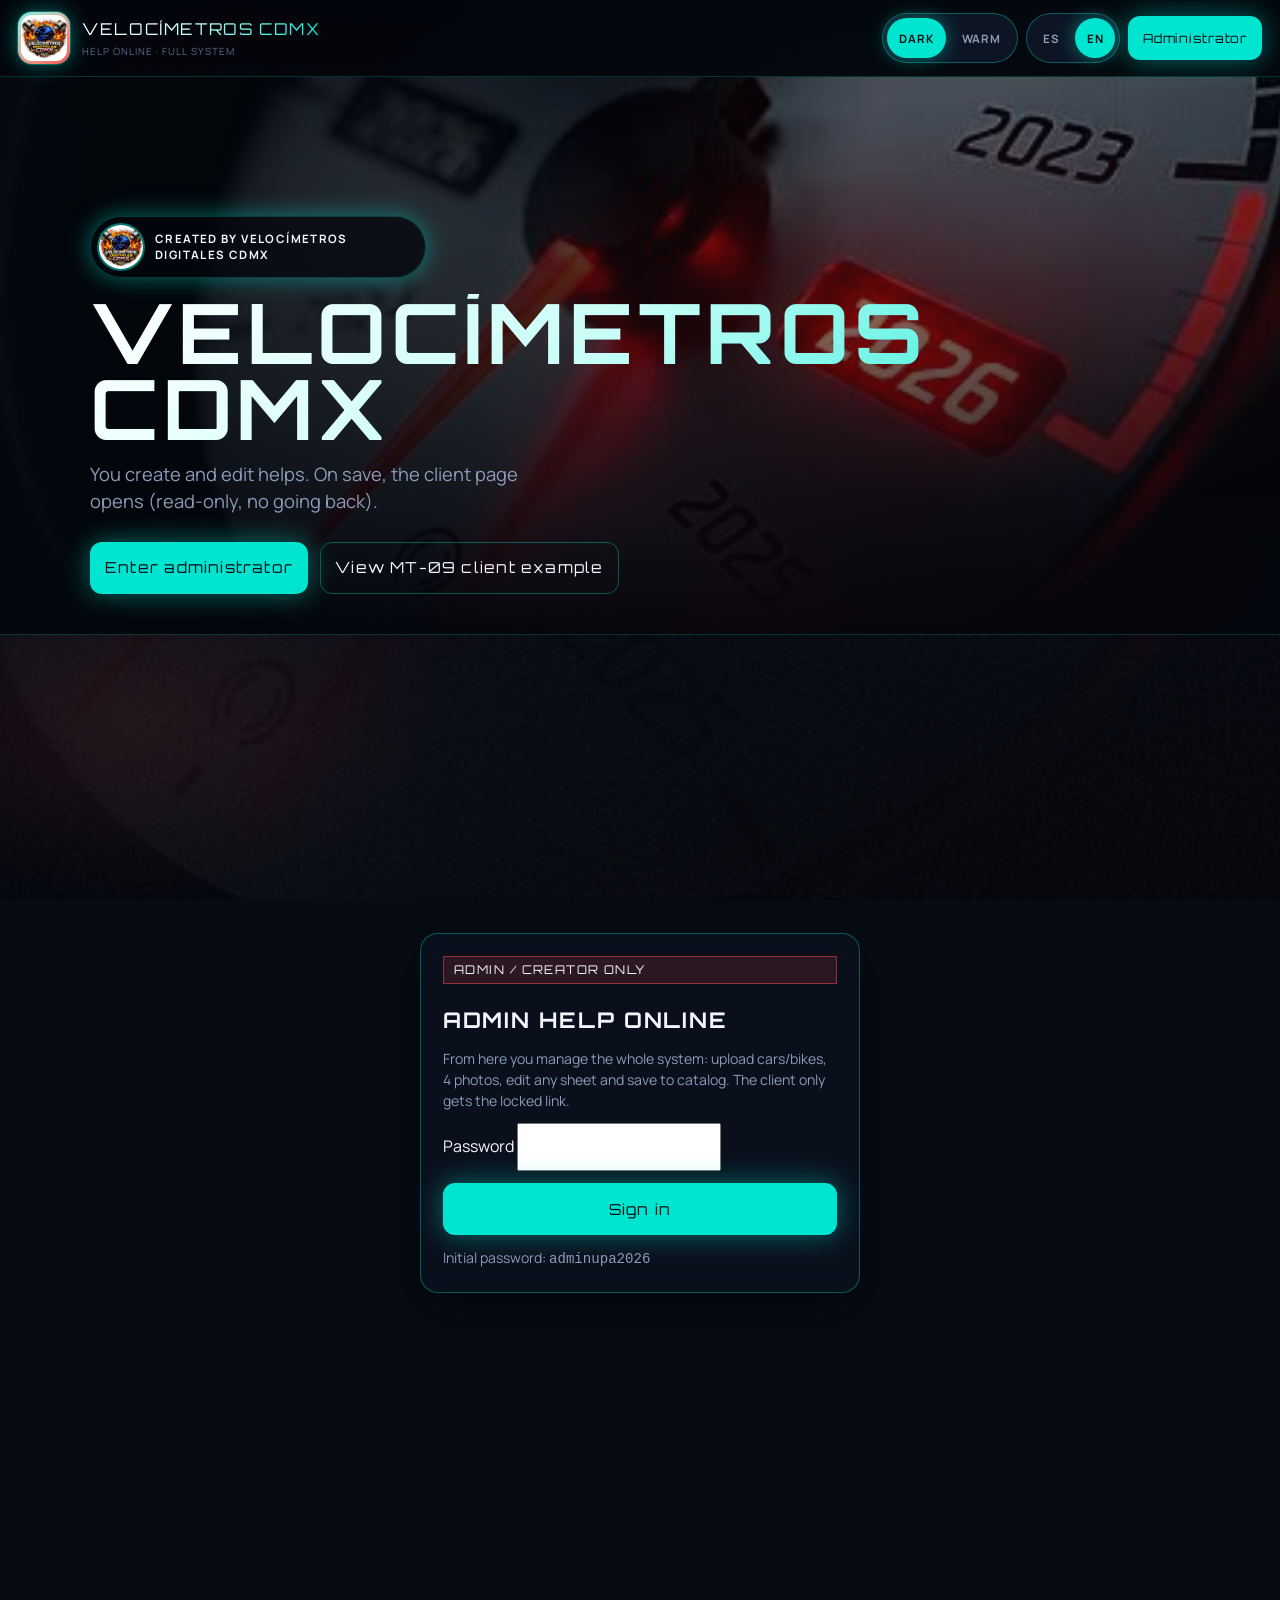
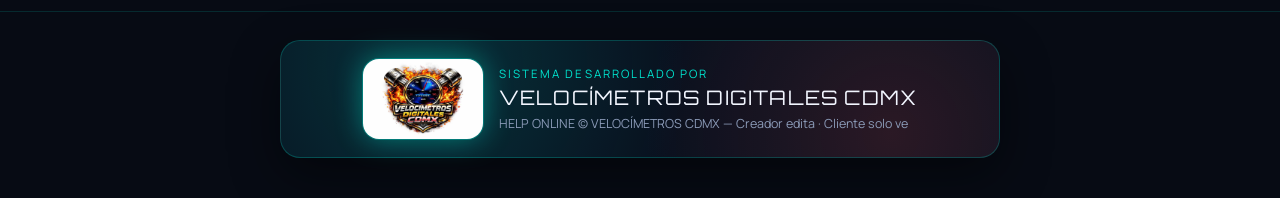
==== index.html @ ee64ec0c "Pulir responsive: hero móvil más corto al entrar al admin Viewport-fit=cover, clase admin-unlocked y" ====
<!DOCTYPE html>
<html lang="es" data-theme="dark">
<head>
  <meta charset="UTF-8">
  <meta name="viewport" content="width=device-width, initial-scale=1.0, viewport-fit=cover">
  <meta name="description" content="VELOCÍMETROS CDMX — HELP ONLINE: crea ayudas, guarda en catálogo y comparte link bloqueado al cliente.">
  <title>VELOCÍMETROS CDMX | HELP ONLINE</title>
  <link rel="icon" href="assets/img/logo-velocimetros-digitales-cdmx.jpg">
  <link rel="stylesheet" href="assets/css/site.css">
  <link rel="stylesheet" href="assets/css/admin.css">
  <script>
    (function(){
      try{
        var t=localStorage.getItem('vcdmx-theme');
        if(t==='warm'||t==='dark')document.documentElement.setAttribute('data-theme',t);
        var l=localStorage.getItem('vcdmx-lang');
        if(l==='es'||l==='en'){document.documentElement.setAttribute('lang',l);document.documentElement.setAttribute('data-lang',l);}
      }catch(e){}
    })();
  </script>
</head>
<body class="home-hub">
  <div class="admin-bg home-hub-bg" aria-hidden="true">
    <img src="assets/img/velocimetro-2026.jpg" alt="">
  </div>

  <header class="topbar">
    <a class="brand-lockup" href="./">
      <span class="brand-logo-wrap" aria-hidden="true">
        <img class="brand-logo" src="assets/img/logo-velocimetros-digitales-cdmx.jpg" alt="">
      </span>
      <span class="brand-text">
        <span class="brand-name">VELOCÍMETROS CDMX</span>
        <span class="brand-tag" data-i18n="hub.tag">HELP ONLINE · Sistema completo</span>
      </span>
    </a>
    <div class="topbar-controls">
      <div class="theme-switch" role="group" data-i18n-aria="theme.label" aria-label="Tema visual">
        <button type="button" class="theme-btn" data-theme-set="dark" aria-pressed="true" data-i18n="theme.dark">Oscuro</button>
        <button type="button" class="theme-btn" data-theme-set="warm" aria-pressed="false" data-i18n="theme.warm">Cálido</button>
      </div>
      <div class="lang-switch" role="group" data-i18n-aria="lang.label" aria-label="Idioma">
        <button type="button" class="theme-btn" data-lang-set="es" aria-pressed="true">ES</button>
        <button type="button" class="theme-btn" data-lang-set="en" aria-pressed="false">EN</button>
      </div>
      <a class="btn btn-primary btn-admin-jump" href="#administrador" data-i18n="hub.admin">Administrador</a>
    </div>
  </header>

  <section class="home-hero home-hero--hub">
    <div class="home-hero-media hero-gauge-photo" aria-hidden="true">
      <img src="assets/img/velocimetro-2026.jpg" alt="" width="1200" height="654">
    </div>
    <div class="home-hero-content">
      <div class="maker-seal">
        <img src="assets/img/logo-velocimetros-digitales-cdmx.jpg" alt="Velocímetros Digitales CDMX">
        <span data-i18n="hub.seal">Creado por Velocímetros Digitales CDMX</span>
      </div>
      <h1 class="brand-mega">VELOCÍMETROS<br>CDMX</h1>
      <p class="lead" data-i18n="hub.lead">Tú creas y editas ayudas. Al guardar se abre la página del cliente (solo lectura, sin regresar).</p>
      <div class="cta-row">
        <a class="btn btn-primary" href="#administrador" data-i18n="hub.enterAdmin">Entrar a administrador</a>
        <a class="btn btn-ghost" href="ayuda/?c=motos&amp;b=yamaha&amp;m=mt09&amp;v=base" data-i18n="hub.example">Ver ejemplo cliente MT-09</a>
      </div>
    </div>
  </section>

  <section id="administrador" class="admin-hub-section">
    <div class="admin-hub-wrap">
      <div id="loginGate" class="admin-gate admin-gate--inline">
        <form id="loginForm" class="admin-card login-card">
          <p class="admin-badge" data-i18n="hub.loginBadge">SOLO ADMINISTRADOR / CREADOR</p>
          <h1 data-i18n="hub.loginTitle">ADMIN HELP ONLINE</h1>
          <p class="hint" data-i18n="hub.loginHint">Desde aquí ves todo el sistema: subir autos/motos, 4 fotos, editar cualquier ficha y guardar en catálogo. El cliente solo recibe el link bloqueado.</p>
          <label><span data-i18n="hub.password">Contraseña</span>
            <input type="password" id="loginPass" autocomplete="current-password" required>
          </label>
          <button type="submit" class="btn btn-primary" data-i18n="hub.loginBtn">Entrar al sistema</button>
          <p class="hint"><span data-i18n="hub.passHint">Clave inicial:</span> <code>adminupa2026</code></p>
        </form>
      </div>

      <div id="adminApp" class="admin-app admin-app--home" hidden>
        <header class="admin-top">
          <div>
            <p class="admin-badge" data-i18n="hub.panelBadge">PANEL EN PÁGINA INICIAL</p>
            <strong data-i18n="hub.panelTitle">Subida, catálogo y edición</strong>
            <span data-i18n="hub.panelLead">Al guardar → se crea la carpeta/ayuda y te lleva a la página del cliente (bloqueada)</span>
          </div>
          <div class="admin-top-actions">
            <button type="button" id="btnNew" class="btn btn-primary" data-i18n="hub.newHelp">+ Nueva ayuda</button>
            <button type="button" id="btnExport" class="btn btn-ghost" data-i18n="hub.export">Exportar JSON</button>
            <button type="button" id="btnLogout" class="btn btn-ghost" data-i18n="hub.logout">Salir</button>
          </div>
        </header>

        <main class="admin-grid">
          <section class="admin-card" id="formCard">
            <h2 id="formTitle" data-i18n="hub.formTitle">Nueva ayuda</h2>
            <p class="muted tiny" data-i18n="hub.formHelp">Autos/motos nuevos crean carpeta sola. Completa datos + 4 fotos y pulsa Guardar en catálogo. Las fotos se comprimen; el catálogo guarda rutas livianas para escalar a muchas ayudas.</p>
            <form id="entryForm" class="admin-form">
              <div class="form-row">
                <label>Categoría
                  <select id="fCategory" required>
                    <option value="autos">AUTOS</option>
                    <option value="motos">MOTOS</option>
                  </select>
                </label>
                <label>Marca
                  <input id="fBrand" required placeholder="Kawasaki / Ford" autocomplete="off">
                </label>
              </div>
              <div class="form-row">
                <label>Modelo
                  <input id="fModel" required placeholder="ZR / Fusion" autocomplete="off">
                </label>
                <label>Versión
                  <input id="fVersion" required value="Base" placeholder="Base / 2022 / Otra" autocomplete="off">
                </label>
              </div>

              <h3 class="admin-sub">Datos técnicos (editables)</h3>
              <div class="form-row">
                <label>Memoria / EEPROM
                  <input id="fEeprom" placeholder="93C56 / 93C86 × 16" autocomplete="off">
                </label>
                <label>Programador
                  <input id="fProgrammer" value="UPA USB" placeholder="UPA USB" autocomplete="off">
                </label>
              </div>
              <label>Tipo
                <input id="fType" value="SERIAL EEPROM" placeholder="SERIAL EEPROM" autocomplete="off">
              </label>
              <label>Notas (una por línea)
                <textarea id="fNotes" rows="3" placeholder="Nota 1"></textarea>
              </label>

              <h3 class="admin-sub">Fotos en orden (cámara o galería)</h3>
              <p class="muted tiny">FOTO 1 principal → 2 dashboard → 3 conexiones → 4 pin-out</p>

              <label class="multi-drop">
                <span>O suelta / elige 4 fotos juntas (orden 1→2→3→4)</span>
                <input type="file" id="pMulti" accept="image/*" multiple>
              </label>

              <div class="photo-grid photo-grid-4">
                <div class="photo-slot" data-slot="1" data-key="main">
                  <span class="photo-num">FOTO 1</span>
                  <strong>Principal</strong>
                  <small>Auto o moto</small>
                  <img id="prevMain" class="preview" alt="">
                  <div class="photo-actions">
                    <button type="button" class="btn-photo" data-target="pMainGallery">Galería</button>
                    <button type="button" class="btn-photo" data-target="pMainCamera">Cámara</button>
                  </div>
                  <input type="file" id="pMainGallery" class="file-hidden" accept="image/*">
                  <input type="file" id="pMainCamera" class="file-hidden" accept="image/*" capture="environment">
                  <span class="photo-status" id="stMain">Pendiente</span>
                </div>
                <div class="photo-slot" data-slot="2" data-key="dashboard">
                  <span class="photo-num">FOTO 2</span>
                  <strong>Dashboard</strong>
                  <small>Tablero</small>
                  <img id="prevDashboard" class="preview" alt="">
                  <div class="photo-actions">
                    <button type="button" class="btn-photo" data-target="pDashGallery">Galería</button>
                    <button type="button" class="btn-photo" data-target="pDashCamera">Cámara</button>
                  </div>
                  <input type="file" id="pDashGallery" class="file-hidden" accept="image/*">
                  <input type="file" id="pDashCamera" class="file-hidden" accept="image/*" capture="environment">
                  <span class="photo-status" id="stDashboard">Pendiente</span>
                </div>
                <div class="photo-slot" data-slot="3" data-key="connection">
                  <span class="photo-num">FOTO 3</span>
                  <strong>Conexiones</strong>
                  <small>Cableado / pin</small>
                  <img id="prevConnection" class="preview" alt="">
                  <div class="photo-actions">
                    <button type="button" class="btn-photo" data-target="pConnGallery">Galería</button>
                    <button type="button" class="btn-photo" data-target="pConnCamera">Cámara</button>
                  </div>
                  <input type="file" id="pConnGallery" class="file-hidden" accept="image/*">
                  <input type="file" id="pConnCamera" class="file-hidden" accept="image/*" capture="environment">
                  <span class="photo-status" id="stConnection">Pendiente</span>
                </div>
                <div class="photo-slot" data-slot="4" data-key="ignition">
                  <span class="photo-num">FOTO 4</span>
                  <strong>Pin-out</strong>
                  <small>Encendido / EEPROM</small>
                  <img id="prevIgnition" class="preview" alt="">
                  <div class="photo-actions">
                    <button type="button" class="btn-photo" data-target="pIgnGallery">Galería</button>
                    <button type="button" class="btn-photo" data-target="pIgnCamera">Cámara</button>
                  </div>
                  <input type="file" id="pIgnGallery" class="file-hidden" accept="image/*">
                  <input type="file" id="pIgnCamera" class="file-hidden" accept="image/*" capture="environment">
                  <span class="photo-status" id="stIgnition">Pendiente</span>
                </div>
              </div>

              <div class="form-actions">
                <button type="submit" class="btn btn-primary" id="btnPublish" data-i18n="hub.save">Guardar en catálogo</button>
                <button type="button" id="btnClear" class="btn btn-ghost" data-i18n="hub.clear">Limpiar</button>
              </div>
              <p id="formMsg" class="form-msg" hidden></p>
            </form>
          </section>

          <section class="admin-card inventory-card">
            <h2 data-i18n="hub.foldersTitle">Carpetas por marca</h2>
            <p class="muted" data-i18n="hub.foldersLead">Nissan, Yamaha, Toyota… Cada marca es una carpeta. Entra para ver, editar o borrar sus ayudas.</p>
            <p class="muted tiny">Al guardar ya <strong>no</strong> se descarga JSON automáticamente (evita el popup del teléfono). Usa Exportar JSON solo cuando quieras respaldo.</p>
            <p class="folder-count" id="folderCount">Carpetas: 0</p>
            <p class="muted tiny" id="storageStatus" data-i18n="hub.storage">Espacio servidor</p>
            <div class="inv-filters">
              <button type="button" class="inv-filter is-active" data-filter="all" data-i18n="hub.filterAll">Todas</button>
              <button type="button" class="inv-filter" data-filter="autos" data-i18n="hub.filterCars">Autos</button>
              <button type="button" class="inv-filter" data-filter="motos" data-i18n="hub.filterBikes">Motos</button>
            </div>
            <div id="invBreadcrumb" class="inv-breadcrumb" hidden></div>
            <div id="catalogTree" class="catalog-tree"></div>
            <p id="invEmpty" class="muted" hidden>Aún no hay ayudas.</p>
            <div id="linkSharePanel" class="link-share-panel" hidden>
              <strong data-i18n="hub.shareTitle">Link para el cliente</strong>
              <p class="muted tiny" id="linkShareHint">Selecciona el texto, cópialo o usa Compartir.</p>
              <input type="text" id="linkShareInput" readonly aria-label="Link cliente">
              <div class="link-share-actions">
                <button type="button" class="btn btn-primary" id="linkShareCopy" data-i18n="hub.shareCopy">Copiar otra vez</button>
                <button type="button" class="btn btn-ghost" id="linkShareShare" data-i18n="hub.shareShare">Compartir</button>
                <button type="button" class="btn btn-ghost" id="linkShareClose" data-i18n="hub.shareClose">Cerrar</button>
              </div>
            </div>
            <hr>
            <h3>Cambiar contraseña</h3>
            <form id="passForm" class="admin-form compact">
              <label>Nueva contraseña
                <input type="password" id="newPass" minlength="6" required>
              </label>
              <button type="submit" class="btn btn-ghost">Actualizar clave</button>
            </form>
          </section>
        </main>
      </div>
    </div>
  </section>

  <footer class="site-footer">
    <div class="maker-credit">
      <img class="maker-logo" src="assets/img/logo-velocimetros-digitales-cdmx.jpg" alt="Velocímetros Digitales CDMX">
      <div class="maker-copy">
        <p class="maker-eyebrow">Sistema desarrollado por</p>
        <p class="maker-name">VELOCÍMETROS DIGITALES CDMX</p>
        <p class="maker-note">HELP ONLINE © VELOCÍMETROS CDMX — Creador edita · Cliente solo ve</p>
      </div>
    </div>
  </footer>

  <script>
    window.VCDMX_ADMIN = { root: "", ayudaBase: "ayuda/", assetPrefix: "" };
  </script>
  <script src="assets/js/catalog.js"></script>
  <script src="assets/js/admin.js"></script>
  <script src="assets/js/site.js"></script>
</body>
</html>
---- assets/css/site.css ----
/* VELOCÍMETROS CDMX — Design System */
@import url('https://fonts.googleapis.com/css2?family=Bebas+Neue&family=Manrope:wght@400;500;600;700;800&family=Orbitron:wght@600;700;800&display=swap');

:root,
[data-theme="dark"] {
  --bg-deep: #03060c;
  --bg: #070b14;
  --bg-elevated: #0d1524;
  --bg-panel: rgba(10, 18, 32, 0.88);
  --bg-panel-solid: #101a2c;
  --line: rgba(0, 229, 208, 0.35);
  --line-strong: #00e5d0;
  --accent: #00e5d0;
  --accent-soft: rgba(0, 229, 208, 0.14);
  --accent-glow: rgba(0, 229, 208, 0.45);
  --accent-2: #ff4d4d;
  --accent-2-soft: rgba(255, 77, 77, 0.18);
  --text: #f2f6ff;
  --text-muted: #8b9bb8;
  --text-dim: #5c6b86;
  --gold: #ffd166;
  --shadow: 0 18px 50px rgba(0, 0, 0, 0.45);
  --radius: 18px;
  --radius-sm: 12px;
  --font-display: "Orbitron", "Bebas Neue", sans-serif;
  --font-body: "Manrope", system-ui, sans-serif;
  --header-grad: linear-gradient(135deg, #ffffff 0%, #c8fff8 45%, #00e5d0 100%);
  --surface-grad: linear-gradient(160deg, rgba(0, 229, 208, 0.08), transparent 55%),
    linear-gradient(180deg, #101a2c, #070b14);
  --hero-overlay: radial-gradient(ellipse 80% 60% at 70% 20%, rgba(0, 229, 208, 0.18), transparent 55%),
    radial-gradient(ellipse 50% 40% at 10% 80%, rgba(255, 77, 77, 0.12), transparent 50%),
    linear-gradient(180deg, #03060c 0%, #070b14 50%, #03060c 100%);
  --noise-opacity: 0.04;
  --scrollbar: #00e5d0;
}

[data-theme="warm"] {
  --bg-deep: #120a06;
  --bg: #1a100a;
  --bg-elevated: #26180f;
  --bg-panel: rgba(36, 22, 12, 0.9);
  --bg-panel-solid: #2a1a10;
  --line: rgba(240, 160, 75, 0.4);
  --line-strong: #f0a04b;
  --accent: #f0a04b;
  --accent-soft: rgba(240, 160, 75, 0.16);
  --accent-glow: rgba(240, 160, 75, 0.42);
  --accent-2: #e85d4c;
  --accent-2-soft: rgba(232, 93, 76, 0.2);
  --text: #fff4e8;
  --text-muted: #c4a88a;
  --text-dim: #8a6f55;
  --gold: #ffc857;
  --shadow: 0 18px 50px rgba(0, 0, 0, 0.5);
  --header-grad: linear-gradient(135deg, #fff8ef 0%, #ffd9a8 40%, #f0a04b 100%);
  --surface-grad: linear-gradient(160deg, rgba(240, 160, 75, 0.1), transparent 55%),
    linear-gradient(180deg, #2a1a10, #1a100a);
  --hero-overlay: radial-gradient(ellipse 80% 60% at 70% 15%, rgba(240, 160, 75, 0.22), transparent 55%),
    radial-gradient(ellipse 45% 35% at 15% 85%, rgba(232, 93, 76, 0.16), transparent 50%),
    linear-gradient(180deg, #120a06 0%, #1a100a 50%, #120a06 100%);
  --noise-opacity: 0.05;
  --scrollbar: #f0a04b;
}

*,
*::before,
*::after {
  box-sizing: border-box;
  margin: 0;
  padding: 0;
}

html {
  scroll-behavior: smooth;
}

body {
  min-height: 100vh;
  font-family: var(--font-body);
  background: var(--bg);
  color: var(--text);
  line-height: 1.5;
  overflow-x: hidden;
  transition: background 0.35s ease, color 0.35s ease;
}

body::before {
  content: "";
  position: fixed;
  inset: 0;
  z-index: -2;
  background: var(--hero-overlay);
  pointer-events: none;
}

body::after {
  content: "";
  position: fixed;
  inset: 0;
  z-index: -1;
  opacity: var(--noise-opacity);
  pointer-events: none;
  background-image: url("data:image/svg+xml,%3Csvg viewBox='0 0 200 200' xmlns='http://www.w3.org/2000/svg'%3E%3Cfilter id='n'%3E%3CfeTurbulence type='fractalNoise' baseFrequency='0.85' numOctaves='3' stitchTiles='stitch'/%3E%3C/filter%3E%3Crect width='100%25' height='100%25' filter='url(%23n)'/%3E%3C/svg%3E");
}

img {
  max-width: 100%;
  display: block;
}

a {
  color: inherit;
}

/* Top bar */
.topbar {
  position: sticky;
  top: 0;
  z-index: 100;
  display: flex;
  align-items: center;
  justify-content: space-between;
  flex-wrap: wrap;
  gap: 10px 12px;
  padding: 12px 18px;
  padding-top: max(12px, env(safe-area-inset-top));
  padding-left: max(18px, env(safe-area-inset-left));
  padding-right: max(18px, env(safe-area-inset-right));
  background: color-mix(in srgb, var(--bg-deep) 82%, transparent);
  backdrop-filter: blur(14px);
  border-bottom: 1px solid color-mix(in srgb, var(--line) 55%, transparent);
}

.brand-lockup {
  display: flex;
  flex-direction: row;
  align-items: center;
  gap: 12px;
  text-decoration: none;
  min-width: 0;
}

.brand-logo-wrap {
  flex-shrink: 0;
  width: 52px;
  height: 52px;
  border-radius: 14px;
  padding: 3px;
  background:
    linear-gradient(145deg, color-mix(in srgb, var(--accent) 55%, #fff), var(--accent-2)),
    var(--bg-elevated);
  box-shadow:
    0 0 0 1px color-mix(in srgb, var(--accent) 35%, transparent),
    0 0 22px var(--accent-glow);
  overflow: hidden;
}

.brand-logo {
  width: 100%;
  height: 100%;
  object-fit: cover;
  object-position: center;
  border-radius: 11px;
  background: #050505;
  display: block;
}

.brand-text {
  display: flex;
  flex-direction: column;
  gap: 2px;
  min-width: 0;
}

.brand-lockup .brand-name {
  font-family: var(--font-display);
  font-size: clamp(0.78rem, 2.2vw, 1.02rem);
  letter-spacing: 0.1em;
  background: var(--header-grad);
  -webkit-background-clip: text;
  background-clip: text;
  color: transparent;
  white-space: nowrap;
  overflow: hidden;
  text-overflow: ellipsis;
}

.brand-lockup .brand-tag {
  font-size: 0.62rem;
  letter-spacing: 0.1em;
  text-transform: uppercase;
  color: var(--text-dim);
  white-space: nowrap;
  overflow: hidden;
  text-overflow: ellipsis;
}

.topbar-controls {
  display: inline-flex;
  align-items: center;
  gap: 8px;
  flex-shrink: 0;
  margin-left: auto;
  flex-wrap: wrap;
}

.theme-switch,
.lang-switch {
  display: inline-flex;
  align-items: center;
  gap: 4px;
  padding: 4px;
  border: 1px solid var(--line);
  border-radius: 999px;
  background: var(--bg-elevated);
  flex-shrink: 0;
}

.lang-switch .theme-btn {
  min-width: 40px;
  padding: 8px 10px;
}

.theme-btn {
  appearance: none;
  border: 0;
  background: transparent;
  color: var(--text-muted);
  font-family: var(--font-body);
  font-size: 0.72rem;
  font-weight: 700;
  letter-spacing: 0.08em;
  text-transform: uppercase;
  padding: 8px 12px;
  min-height: 40px;
  border-radius: 999px;
  cursor: pointer;
  transition: 0.25s ease;
}

.theme-btn[aria-pressed="true"] {
  background: var(--accent);
  color: #061018;
  box-shadow: 0 0 18px var(--accent-glow);
}

.theme-btn:hover:not([aria-pressed="true"]) {
  color: var(--text);
}

/* Breadcrumbs */
.breadcrumbs {
  display: flex;
  flex-wrap: wrap;
  align-items: center;
  gap: 8px 10px;
  padding: 14px 18px 0;
  max-width: 1200px;
  margin: 0 auto;
  font-size: 0.82rem;
  color: var(--text-dim);
}

.breadcrumbs a {
  color: var(--accent);
  text-decoration: none;
  font-weight: 600;
  transition: color 0.2s;
}

.breadcrumbs a:hover {
  color: var(--text);
}

.breadcrumbs .sep {
  opacity: 0.45;
  user-select: none;
}

.breadcrumbs .current {
  color: var(--text-muted);
  font-weight: 600;
}

.back-row {
  max-width: 1200px;
  margin: 10px auto 0;
  padding: 0 18px;
}

.back-link {
  display: inline-flex;
  align-items: center;
  gap: 8px;
  padding: 10px 14px;
  border-radius: 999px;
  border: 1px solid var(--line);
  background: var(--accent-soft);
  color: var(--accent);
  text-decoration: none;
  font-size: 0.85rem;
  font-weight: 700;
  letter-spacing: 0.04em;
  transition: 0.25s ease;
}

.back-link:hover {
  background: var(--accent);
  color: #061018;
  border-color: var(--accent);
}

/* Page shell */
.page {
  width: min(1100px, calc(100% - 32px));
  margin: 0 auto;
  padding: 28px 0 48px;
}

.page-hero {
  text-align: center;
  margin-bottom: 28px;
  animation: rise 0.7s ease both;
}

.page-hero .eyebrow {
  display: inline-block;
  margin-bottom: 10px;
  font-size: 0.75rem;
  letter-spacing: 0.28em;
  text-transform: uppercase;
  color: var(--accent);
}

.page-hero h1 {
  font-family: var(--font-display);
  font-size: clamp(2.4rem, 8vw, 4.6rem);
  letter-spacing: 0.08em;
  line-height: 0.95;
  background: var(--header-grad);
  -webkit-background-clip: text;
  background-clip: text;
  color: transparent;
}

.page-hero p {
  margin-top: 12px;
  color: var(--text-muted);
  font-size: clamp(0.95rem, 2.5vw, 1.1rem);
  max-width: 36rem;
  margin-left: auto;
  margin-right: auto;
}

/* Home specific */
.home-hero {
  position: relative;
  min-height: min(78vh, 720px);
  display: grid;
  align-items: end;
  overflow: hidden;
  border-bottom: 1px solid color-mix(in srgb, var(--line) 50%, transparent);
}

.home-hero-media {
  position: absolute;
  inset: 0;
  z-index: 0;
}

.home-hero-media img {
  width: 100%;
  height: 100%;
  object-fit: cover;
  object-position: 72% 45%;
  filter: saturate(1.12) contrast(1.08) brightness(0.92);
  transform: scale(1.08);
  animation: kenburns 22s ease-in-out infinite alternate;
}

.home-hero-media.hero-gauge-photo::after {
  background:
    linear-gradient(105deg,
      color-mix(in srgb, var(--bg-deep) 94%, transparent) 0%,
      color-mix(in srgb, var(--bg-deep) 72%, transparent) 38%,
      color-mix(in srgb, #1a0508 35%, transparent) 62%,
      color-mix(in srgb, var(--bg-deep) 55%, transparent) 100%),
    linear-gradient(180deg, transparent 28%, var(--bg-deep) 100%),
    radial-gradient(ellipse at 78% 42%, color-mix(in srgb, #ff2a2a 22%, transparent), transparent 42%);
}

.home-hero-media::after {
  content: "";
  position: absolute;
  inset: 0;
  background:
    linear-gradient(90deg, color-mix(in srgb, var(--bg-deep) 92%, transparent) 0%, color-mix(in srgb, var(--bg-deep) 35%, transparent) 48%, color-mix(in srgb, var(--bg-deep) 75%, transparent) 100%),
    linear-gradient(180deg, transparent 20%, var(--bg-deep) 100%);
}

.home-hero-content {
  position: relative;
  z-index: 1;
  width: min(1100px, calc(100% - 32px));
  margin: 0 auto;
  padding: 48px 0 40px;
  animation: rise 0.85s ease both;
}

.home-hero-content .brand-mega {
  font-family: var(--font-display);
  font-size: clamp(2.6rem, 9vw, 5.2rem);
  letter-spacing: 0.06em;
  line-height: 0.92;
  background: var(--header-grad);
  -webkit-background-clip: text;
  background-clip: text;
  color: transparent;
  margin-bottom: 14px;
}

.home-hero-content .lead {
  max-width: 28rem;
  color: var(--text-muted);
  font-size: clamp(1rem, 2.4vw, 1.15rem);
  margin-bottom: 26px;
}

.cta-row {
  display: flex;
  flex-wrap: wrap;
  gap: 12px;
}

.btn {
  display: inline-flex;
  align-items: center;
  justify-content: center;
  gap: 10px;
  min-height: 52px;
  padding: 0 22px;
  border-radius: 14px;
  border: 1px solid transparent;
  text-decoration: none;
  font-family: var(--font-display);
  font-size: 0.95rem;
  letter-spacing: 0.14em;
  cursor: pointer;
  transition: 0.28s ease;
}

.btn-primary {
  background: var(--accent);
  color: #061018;
  box-shadow: 0 0 28px var(--accent-glow);
}

.btn-primary:hover {
  transform: translateY(-2px) scale(1.02);
  filter: brightness(1.05);
}

.btn-ghost {
  background: transparent;
  border-color: var(--line);
  color: var(--text);
}

.btn-ghost:hover {
  border-color: var(--accent);
  color: var(--accent);
  background: var(--accent-soft);
}

/* Search */
.toolbar {
  display: flex;
  flex-wrap: wrap;
  gap: 12px;
  align-items: center;
  justify-content: space-between;
  margin-bottom: 18px;
}

.search-wrap {
  position: relative;
  flex: 1 1 240px;
  max-width: 420px;
}

.search-wrap input {
  width: 100%;
  min-height: 48px;
  padding: 12px 14px 12px 42px;
  border-radius: 14px;
  border: 1px solid var(--line);
  background: var(--bg-panel);
  color: var(--text);
  font-family: var(--font-body);
  font-size: 0.95rem;
  outline: none;
  transition: 0.25s ease;
}

.search-wrap input:focus {
  border-color: var(--accent);
  box-shadow: 0 0 0 3px var(--accent-soft);
}

.search-wrap .icon {
  position: absolute;
  left: 14px;
  top: 50%;
  transform: translateY(-50%);
  color: var(--text-dim);
  pointer-events: none;
}

.count-chip {
  font-size: 0.8rem;
  color: var(--text-dim);
  letter-spacing: 0.06em;
}

/* Menu grids */
.menu-grid {
  display: grid;
  grid-template-columns: repeat(auto-fill, minmax(min(100%, 220px), 1fr));
  gap: 14px;
}

.menu-card {
  position: relative;
  display: flex;
  flex-direction: column;
  justify-content: space-between;
  min-height: 110px;
  padding: 20px 18px;
  text-decoration: none;
  border-radius: var(--radius);
  border: 1px solid var(--line);
  background: var(--surface-grad);
  box-shadow: var(--shadow);
  overflow: hidden;
  transition: 0.3s ease;
  animation: rise 0.55s ease both;
}

.menu-card::before {
  content: "";
  position: absolute;
  top: 0;
  left: 0;
  width: 28px;
  height: 28px;
  border-top: 2px solid var(--accent-2);
  border-left: 2px solid var(--accent-2);
  opacity: 0.85;
}

.menu-card::after {
  content: "";
  position: absolute;
  right: 0;
  bottom: 0;
  width: 28px;
  height: 28px;
  border-right: 2px solid var(--accent);
  border-bottom: 2px solid var(--accent);
  opacity: 0.7;
}

.menu-card:hover,
.menu-card:focus-visible {
  transform: translateY(-4px);
  border-color: var(--line-strong);
  box-shadow: 0 0 0 1px var(--accent), 0 16px 40px var(--accent-glow);
}

.menu-card .label {
  font-family: var(--font-display);
  font-size: clamp(1.15rem, 3vw, 1.45rem);
  letter-spacing: 0.1em;
  color: var(--text);
}

.menu-card .meta {
  margin-top: 10px;
  font-size: 0.78rem;
  letter-spacing: 0.12em;
  text-transform: uppercase;
  color: var(--accent);
}

.menu-card.is-disabled {
  opacity: 0.55;
  cursor: default;
  pointer-events: none;
}

.menu-card.is-hidden {
  display: none;
}

.home-sections {
  width: min(1100px, calc(100% - 32px));
  margin: 0 auto;
  padding: 40px 0 20px;
}

.section-block {
  margin-bottom: 36px;
  animation: rise 0.7s ease both;
}

.section-block h2 {
  font-family: var(--font-display);
  font-size: clamp(1.3rem, 3.5vw, 1.8rem);
  letter-spacing: 0.12em;
  margin-bottom: 8px;
}

.section-block > p {
  color: var(--text-muted);
  margin-bottom: 18px;
  max-width: 40rem;
}

.info-strip {
  display: grid;
  grid-template-columns: repeat(auto-fit, minmax(180px, 1fr));
  gap: 12px;
  margin-top: 8px;
}

.info-item {
  padding: 18px 16px;
  border-radius: var(--radius-sm);
  border: 1px solid color-mix(in srgb, var(--line) 70%, transparent);
  background: var(--bg-panel);
}

.info-item strong {
  display: block;
  font-family: var(--font-display);
  letter-spacing: 0.1em;
  font-size: 0.95rem;
  color: var(--accent);
  margin-bottom: 6px;
}

.info-item span {
  color: var(--text-muted);
  font-size: 0.9rem;
}

.empty-state {
  display: none;
  text-align: center;
  padding: 36px 16px;
  color: var(--text-muted);
  border: 1px dashed var(--line);
  border-radius: var(--radius);
}

.empty-state.visible {
  display: block;
}

/* Site footer / maker credit */
.site-footer {
  margin-top: auto;
  padding: 28px 18px 40px;
  color: var(--text-dim);
  font-size: 0.82rem;
  border-top: 1px solid color-mix(in srgb, var(--line) 40%, transparent);
}

.site-footer a {
  color: var(--accent);
  text-decoration: none;
}

.maker-credit {
  width: min(720px, 100%);
  margin: 0 auto;
  display: flex;
  align-items: center;
  justify-content: center;
  gap: 16px;
  padding: 18px 16px;
  border-radius: 20px;
  border: 1px solid color-mix(in srgb, var(--line) 65%, transparent);
  background:
    radial-gradient(circle at 20% 20%, color-mix(in srgb, var(--accent) 16%, transparent), transparent 45%),
    radial-gradient(circle at 85% 80%, color-mix(in srgb, var(--accent-2) 14%, transparent), transparent 40%),
    var(--bg-panel);
  box-shadow: var(--shadow);
  text-align: left;
}

.maker-logo {
  width: clamp(88px, 18vw, 120px);
  height: auto;
  border-radius: 16px;
  background: #050505;
  box-shadow:
    0 0 0 1px color-mix(in srgb, var(--accent) 30%, transparent),
    0 0 28px var(--accent-glow);
  flex-shrink: 0;
}

.maker-copy {
  min-width: 0;
}

.maker-eyebrow {
  font-size: 0.72rem;
  letter-spacing: 0.18em;
  text-transform: uppercase;
  color: var(--accent);
  margin-bottom: 4px;
}

.maker-name {
  font-family: var(--font-display);
  font-size: clamp(0.95rem, 2.6vw, 1.25rem);
  letter-spacing: 0.06em;
  color: var(--text);
  line-height: 1.15;
  margin-bottom: 6px;
}

.maker-note {
  color: var(--text-muted);
  font-size: 0.78rem;
  line-height: 1.4;
}


.maker-credit--hero {
  width: min(820px, 100%);
  margin-top: 8px;
  padding: 22px 18px;
}

.maker-credit--hero .maker-logo {
  width: clamp(110px, 22vw, 150px);
}

.maker-spotlight strong {
  color: var(--accent);
}

/* Home maker seal */
.maker-seal {
  display: inline-flex;
  align-items: center;
  gap: 12px;
  margin-bottom: 16px;
  padding: 8px 14px 8px 8px;
  border-radius: 999px;
  border: 1px solid color-mix(in srgb, var(--line) 70%, transparent);
  background: color-mix(in srgb, var(--bg-deep) 72%, transparent);
  backdrop-filter: blur(10px);
  box-shadow: 0 0 24px var(--accent-glow);
  animation: rise 0.7s ease both;
}

.maker-seal img {
  width: 44px;
  height: 44px;
  border-radius: 50%;
  object-fit: cover;
  background: #050505;
  box-shadow: 0 0 0 2px color-mix(in srgb, var(--accent) 50%, transparent);
}

.maker-seal span {
  font-size: 0.72rem;
  font-weight: 700;
  letter-spacing: 0.12em;
  text-transform: uppercase;
  color: var(--text);
  max-width: 16rem;
  line-height: 1.35;
}

.side-logo--img {
  display: inline-block;
  width: clamp(72px, 12vw, 110px);
  padding: 0;
  border: 0;
  background: transparent;
  box-shadow: none;
}

.side-logo--img img {
  width: 100%;
  height: auto;
  border-radius: 16px;
  background: #050505;
  box-shadow:
    0 0 0 1px color-mix(in srgb, var(--accent) 35%, transparent),
    0 0 24px var(--accent-glow);
}

/* Detail / tech page extras used by MT-09 */
.detail-shell {
  width: min(1400px, calc(100% - 24px));
  margin: 0 auto;
  padding-bottom: 40px;
}

.detail-header {
  position: relative;
  text-align: center;
  padding: 18px 8px 22px;
}

.detail-header .side-logo {
  position: absolute;
  left: 0;
  top: 8px;
  font-family: var(--font-display);
  font-size: clamp(0.85rem, 2vw, 1.15rem);
  letter-spacing: 0.08em;
  line-height: 1.05;
  text-align: left;
  color: var(--text);
  text-decoration: none;
}

.detail-header .brand-mark {
  position: absolute;
  right: 0;
  top: 0;
}

.detail-header .brand-mark img {
  width: clamp(72px, 12vw, 118px);
  height: auto;
  filter: drop-shadow(0 0 12px var(--accent-glow));
}

.detail-header h1 {
  font-family: var(--font-display);
  font-size: clamp(1.45rem, 7vw, 4.8rem);
  letter-spacing: 0.08em;
  background: var(--header-grad);
  -webkit-background-clip: text;
  background-clip: text;
  color: transparent;
  padding: 0 90px;
  overflow-wrap: anywhere;
  word-break: break-word;
}

.detail-header .subtitle {
  margin-top: 8px;
  color: var(--accent);
  letter-spacing: 0.28em;
  font-size: clamp(0.7rem, 2vw, 0.95rem);
  overflow-wrap: anywhere;
}

.detail-main {
  display: grid;
  grid-template-columns: minmax(240px, 320px) 1fr;
  gap: 18px;
  align-items: stretch;
}

.tech-stack {
  display: flex;
  flex-direction: column;
  gap: 14px;
}

.tech-card {
  position: relative;
  padding: 20px 18px;
  border-radius: var(--radius);
  border: 1px solid var(--line);
  background: var(--bg-panel);
  box-shadow: var(--shadow);
}

.tech-card::before,
.tech-card::after {
  content: "";
  position: absolute;
  width: 22px;
  height: 22px;
}

.tech-card::before {
  top: -1px;
  left: -1px;
  border-top: 2px solid var(--accent-2);
  border-left: 2px solid var(--accent-2);
}

.tech-card::after {
  right: -1px;
  bottom: -1px;
  border-right: 2px solid var(--accent);
  border-bottom: 2px solid var(--accent);
}

.tech-card h2 {
  font-family: var(--font-display);
  font-size: clamp(1rem, 2vw, 1.25rem);
  letter-spacing: 0.1em;
  margin-bottom: 8px;
}

.tech-card .value {
  color: var(--gold);
  font-family: var(--font-display);
  font-size: clamp(1.05rem, 2.4vw, 1.55rem);
  letter-spacing: 0.06em;
  text-shadow: 0 0 18px color-mix(in srgb, var(--gold) 45%, transparent);
  overflow-wrap: anywhere;
  word-break: break-word;
}

.tech-card.notes ul {
  list-style: none;
  margin-top: 6px;
}

.tech-card.notes li {
  position: relative;
  padding-left: 14px;
  margin: 8px 0;
  color: var(--text-muted);
  font-size: 0.92rem;
}

.tech-card.notes li::before {
  content: "▸";
  position: absolute;
  left: 0;
  color: var(--accent);
}

.slider-shell {
  position: relative;
  border-radius: 22px;
  border: 1px solid var(--line);
  background: var(--bg-elevated);
  overflow: hidden;
  min-height: 420px;
  box-shadow: 0 0 30px var(--accent-glow);
}

.slider-shell::before,
.slider-shell::after {
  content: "";
  position: absolute;
  width: 42px;
  height: 42px;
  z-index: 4;
  pointer-events: none;
}

.slider-shell::before {
  top: 0;
  left: 0;
  border-top: 3px solid var(--accent-2);
  border-left: 3px solid var(--accent-2);
}

.slider-shell::after {
  right: 0;
  bottom: 0;
  border-right: 3px solid var(--accent);
  border-bottom: 3px solid var(--accent);
}

.slider-track {
  display: flex;
  transition: transform 0.55s cubic-bezier(0.22, 1, 0.36, 1);
  height: 100%;
}

.slide {
  min-width: 100%;
  height: clamp(320px, 52vw, 560px);
  display: flex;
  align-items: center;
  justify-content: center;
  padding: 18px;
}

.slide img {
  width: 100%;
  height: 100%;
  object-fit: contain;
  cursor: zoom-in;
  filter: drop-shadow(0 0 24px var(--accent-glow));
  transition: transform 0.3s ease;
}

.slide img:hover {
  transform: scale(1.02);
}

.slider-arrow {
  position: absolute;
  top: 50%;
  transform: translateY(-50%);
  z-index: 5;
  width: 52px;
  height: 52px;
  border-radius: 50%;
  border: 1px solid var(--accent-2);
  background: color-mix(in srgb, var(--bg-deep) 85%, transparent);
  color: var(--accent-2);
  font-size: 1.6rem;
  cursor: pointer;
  transition: 0.25s ease;
}

.slider-arrow:hover {
  background: var(--accent);
  color: #061018;
  border-color: var(--accent);
}

.slider-arrow.prev { left: 12px; }
.slider-arrow.next { right: 12px; }

.slider-dots {
  position: absolute;
  left: 0;
  right: 0;
  bottom: 14px;
  display: flex;
  justify-content: center;
  gap: 10px;
  z-index: 5;
}

.slider-dots button {
  width: 11px;
  height: 11px;
  border-radius: 50%;
  border: 0;
  background: color-mix(in srgb, var(--accent) 35%, transparent);
  cursor: pointer;
  padding: 0;
  /* Amplía el área táctil sin agrandar el punto visual */
  box-shadow: 0 0 0 10px transparent;
  touch-action: manipulation;
}

.slider-dots button.active {
  background: var(--accent);
  box-shadow: 0 0 12px var(--accent-glow);
  transform: scale(1.2);
}

.feature-row {
  display: grid;
  grid-template-columns: repeat(4, 1fr);
  gap: 14px;
  margin-top: 18px;
}

.feature-box {
  padding: 22px 16px;
  border-radius: var(--radius);
  border: 1px solid var(--line);
  background: var(--surface-grad);
  text-align: center;
  min-height: 120px;
  display: flex;
  flex-direction: column;
  justify-content: center;
  gap: 8px;
}

.feature-box h3 {
  font-family: var(--font-display);
  font-size: clamp(0.95rem, 2vw, 1.25rem);
  letter-spacing: 0.08em;
}

.feature-box p {
  color: var(--gold);
  font-weight: 700;
  font-size: clamp(0.95rem, 1.8vw, 1.2rem);
}

/* Modal */
.modal {
  display: none;
  position: fixed;
  inset: 0;
  z-index: 2000;
  background: rgba(0, 0, 0, 0.92);
  align-items: center;
  justify-content: center;
  padding: 20px;
}

.modal.open {
  display: flex;
}

.modal img {
  max-width: min(96vw, 1200px);
  max-height: 88vh;
  object-fit: contain;
  filter: drop-shadow(0 0 30px var(--accent-glow));
  cursor: zoom-out;
  border-radius: 8px;
}

.modal-close {
  position: absolute;
  top: 14px;
  right: 14px;
  z-index: 2;
  width: 48px;
  height: 48px;
  border: 1px solid color-mix(in srgb, var(--accent) 45%, transparent);
  border-radius: 50%;
  background: color-mix(in srgb, var(--bg-deep) 80%, transparent);
  color: var(--text);
  font-size: 2rem;
  line-height: 1;
  cursor: pointer;
  display: grid;
  place-items: center;
  backdrop-filter: blur(8px);
}

.modal-close:hover {
  border-color: var(--accent);
  color: var(--accent);
}

/* Scrollbar */
::-webkit-scrollbar { width: 10px; }
::-webkit-scrollbar-track { background: var(--bg-deep); }
::-webkit-scrollbar-thumb {
  background: var(--scrollbar);
  border-radius: 8px;
}

@keyframes rise {
  from {
    opacity: 0;
    transform: translateY(16px);
  }
  to {
    opacity: 1;
    transform: translateY(0);
  }
}

@keyframes kenburns {
  from { transform: scale(1.04) translate3d(0, 0, 0); }
  to { transform: scale(1.1) translate3d(-1.5%, -1%, 0); }
}

@media (max-width: 960px) {
  .detail-main {
    grid-template-columns: 1fr;
  }

  .feature-row {
    grid-template-columns: 1fr 1fr;
  }

  .detail-header .side-logo,
  .detail-header .brand-mark {
    position: static;
    display: block;
    margin: 0 auto 10px;
  }

  .detail-header .side-logo {
    text-align: center;
  }

  .detail-header h1 {
    padding: 0;
  }
}

@media (max-width: 640px) {
  .topbar {
    padding: 10px 12px;
    padding-top: max(10px, env(safe-area-inset-top));
    padding-left: max(12px, env(safe-area-inset-left));
    padding-right: max(12px, env(safe-area-inset-right));
    gap: 10px;
  }

  .brand-lockup {
    flex: 1 1 auto;
    min-width: 0;
  }

  .brand-lockup .brand-name {
    font-size: 0.78rem;
    letter-spacing: 0.08em;
  }

  .brand-lockup .brand-tag {
    font-size: 0.68rem;
    letter-spacing: 0.08em;
    white-space: normal;
    overflow: visible;
    text-overflow: unset;
    line-height: 1.3;
  }

  .topbar-controls {
    width: 100%;
    margin-left: 0;
    justify-content: flex-start;
    gap: 8px;
  }

  .theme-btn {
    min-height: 44px;
    padding: 10px 12px;
    font-size: 0.72rem;
  }

  .lang-switch .theme-btn {
    min-width: 44px;
    padding-left: 10px;
    padding-right: 10px;
  }

  .page {
    width: min(100% - 24px, 1100px);
    padding-top: 20px;
    padding-bottom: max(24px, env(safe-area-inset-bottom));
  }

  .home-hero {
    min-height: calc(100svh - 120px);
  }

  .home-hero-media img {
    object-position: center 40%;
    animation: kenburns-mobile 28s ease-in-out infinite alternate;
  }

  .home-hero-content {
    width: min(1100px, calc(100% - 24px));
    padding: 28px 0 28px;
  }

  .home-hero-content .brand-mega {
    font-size: clamp(2.1rem, 12vw, 3.4rem);
  }

  .home-hero-content .lead {
    max-width: none;
    margin-bottom: 20px;
  }

  .menu-grid {
    grid-template-columns: 1fr;
  }

  .feature-row {
    grid-template-columns: 1fr 1fr;
  }

  .slider-arrow {
    width: 44px;
    height: 44px;
    font-size: 1.25rem;
  }

  .slider-shell {
    min-height: 0;
    border-radius: 16px;
  }

  .slide {
    height: min(52vw, 320px);
    min-height: 220px;
    padding: 10px;
  }

  .slider-dots {
    gap: 14px;
    bottom: 12px;
  }

  .slider-dots button {
    width: 12px;
    height: 12px;
    box-shadow: 0 0 0 12px transparent;
  }

  .cta-row {
    flex-direction: column;
  }

  .cta-row .btn {
    width: 100%;
    min-height: 48px;
    letter-spacing: 0.06em;
    font-size: 0.85rem;
    white-space: normal;
    text-align: center;
    line-height: 1.25;
    padding: 12px 16px;
  }

  .brand-logo-wrap {
    width: 44px;
    height: 44px;
    border-radius: 12px;
  }

  .maker-seal {
    max-width: 100%;
    border-radius: 16px;
    flex-wrap: wrap;
    gap: 10px;
  }

  .maker-seal span {
    max-width: none;
    flex: 1 1 10rem;
    font-size: 0.7rem;
    letter-spacing: 0.08em;
    white-space: normal;
  }

  .maker-credit {
    flex-direction: column;
    text-align: center;
  }

  .side-logo--img {
    width: 84px;
  }

  .detail-header h1 {
    padding: 0;
    letter-spacing: 0.04em;
    font-size: clamp(1.35rem, 8vw, 2.2rem);
  }

  .detail-header .subtitle {
    letter-spacing: 0.1em;
  }

  .tech-card .value {
    letter-spacing: 0.02em;
    font-size: clamp(1rem, 4.5vw, 1.25rem);
  }

  .modal {
    padding: max(16px, env(safe-area-inset-top)) max(16px, env(safe-area-inset-right)) max(16px, env(safe-area-inset-bottom)) max(16px, env(safe-area-inset-left));
  }

  .modal-close {
    top: max(10px, env(safe-area-inset-top));
    right: max(10px, env(safe-area-inset-right));
  }

  .modal img {
    max-height: 82svh;
  }
}

@media (max-width: 480px) {
  .feature-row {
    grid-template-columns: 1fr;
  }

  .slider-arrow.prev { left: 6px; }
  .slider-arrow.next { right: 6px; }
}

@keyframes kenburns-mobile {
  from { transform: scale(1.02) translate3d(0, 0, 0); }
  to { transform: scale(1.06) translate3d(-0.5%, -0.5%, 0); }
}

@media (prefers-reduced-motion: reduce) {
  *,
  *::before,
  *::after {
    animation: none !important;
    transition: none !important;
  }
}


/* Aggressive dual gauges hero */
.home-hero-media.gauges-bg {
  display: grid;
  grid-template-columns: 1fr 1fr;
  place-items: center;
  gap: 4vw;
  padding: 4vh 6vw;
  background:
    radial-gradient(circle at 20% 40%, color-mix(in srgb, var(--accent) 18%, transparent), transparent 45%),
    radial-gradient(circle at 80% 35%, color-mix(in srgb, var(--accent-2) 16%, transparent), transparent 42%),
    linear-gradient(160deg, var(--bg-deep), var(--bg));
}
.home-hero-media.gauges-bg img { display: none; }
.gauge { width: min(42vw, 340px); animation: gaugePulse 4.5s ease-in-out infinite alternate; }
.gauge-right { animation-delay: 0.8s; }
.gauge-ring { fill: none; stroke: color-mix(in srgb, var(--accent) 35%, transparent); stroke-width: 6; }
.gauge-face { fill: color-mix(in srgb, var(--bg-elevated) 90%, #000); stroke: var(--line); stroke-width: 2; }
.gauge-arc { stroke: var(--accent); stroke-width: 10; stroke-linecap: round; filter: drop-shadow(0 0 10px var(--accent-glow)); }
.gauge-arc.hot { stroke: var(--accent-2); filter: drop-shadow(0 0 12px color-mix(in srgb, var(--accent-2) 55%, transparent)); }
.gauge-needle { stroke: var(--accent); stroke-width: 5; stroke-linecap: round; transform-origin: 100px 100px; }
.gauge-needle.hot { stroke: #ff6b4a; }
.gauge-hub { fill: var(--text); }
.gauge-label { fill: var(--text-muted); font-size: 14px; font-family: Orbitron, sans-serif; letter-spacing: 2px; }
@keyframes gaugePulse {
  from { transform: translateY(0) scale(1); filter: saturate(1); }
  to { transform: translateY(-8px) scale(1.03); filter: saturate(1.15); }
}
.version-row { display: flex; flex-wrap: wrap; gap: 8px; margin-top: 12px; justify-content: center; }
.version-chip {
  border: 1px solid var(--line);
  border-radius: 999px;
  padding: 6px 12px;
  text-decoration: none;
  color: var(--text-muted);
  font-size: 0.8rem;
  letter-spacing: 0.06em;
}
.version-chip.is-active, .version-chip:hover { border-color: var(--accent); color: var(--accent); background: var(--accent-soft); }
.admin-entry { margin-top: 14px; text-align: center; font-size: 0.78rem; color: var(--text-dim); }
.admin-entry a { color: var(--text-dim); }
body.is-portal .brand-lockup .brand-name,
body.is-portal .brand-lockup .brand-tag,
body.is-portal .maker-credit,
body.is-portal .maker-seal { display: none !important; }
body.is-portal .brand-lockup::after { content: "UPA HELP"; font-family: var(--font-display); letter-spacing: 0.12em; }
@media (max-width: 700px) {
  .home-hero-media.gauges-bg { grid-template-columns: 1fr 1fr; gap: 2vw; padding-top: 10vh; }
  .gauge { width: min(44vw, 200px); }
}

.home-hero-media.gauges-bg::after {
  background:
    linear-gradient(90deg, color-mix(in srgb, var(--bg-deep) 78%, transparent) 0%, transparent 40%, transparent 60%, color-mix(in srgb, var(--bg-deep) 70%, transparent) 100%),
    linear-gradient(180deg, transparent 35%, var(--bg-deep) 100%);
}
.gauge-arc.hot { stroke: var(--accent-2); filter: drop-shadow(0 0 12px color-mix(in srgb, var(--accent-2) 55%, transparent)); }
.gauge-needle.hot { stroke: #ff6b4a; }
---- assets/css/admin.css ----
.home-hub { position: relative; isolation: isolate; }
.home-hub-bg { opacity: 0.25; }
.home-hero--hub { min-height: min(62vh, 560px); }
body.admin-unlocked .home-hero--hub {
  min-height: min(42vh, 380px);
}
.btn-admin-jump {
  min-height: 44px !important;
  padding: 10px 14px !important;
  font-size: 0.78rem !important;
  letter-spacing: 0.06em !important;
  text-decoration: none;
  white-space: nowrap;
}
.admin-hub-section {
  position: relative;
  z-index: 2;
  padding: 28px 0 48px;
  scroll-margin-top: 100px;
}
.admin-hub-wrap {
  width: min(1180px, calc(100% - 24px));
  margin: 0 auto;
}
.admin-gate--inline {
  min-height: auto;
  padding: 12px 0 24px;
}
.admin-app--home {
  width: 100%;
  padding-top: 0;
}
.inv-breadcrumb {
  margin: 0 0 10px;
  font-size: 0.82rem;
  color: var(--text-muted);
  letter-spacing: 0.04em;
}
.inv-breadcrumb strong { color: var(--accent); }

.brand-folder {
  width: 100%;
  display: grid;
  grid-template-columns: 72px 1fr;
  gap: 10px;
  text-align: left;
  border: 1px solid var(--line);
  border-radius: 14px;
  padding: 10px;
  margin-bottom: 8px;
  background: var(--bg-elevated);
  color: var(--text);
  cursor: pointer;
  font: inherit;
}
.brand-folder:hover {
  border-color: var(--accent);
  box-shadow: 0 0 0 1px color-mix(in srgb, var(--accent) 25%, transparent);
}
.brand-folder-body {
  display: grid;
  gap: 4px;
  align-content: center;
}
.brand-folder-body strong {
  font-family: var(--font-display);
  letter-spacing: 0.06em;
  font-size: 0.95rem;
}
.brand-folder-body span {
  color: var(--text-muted);
  font-size: 0.78rem;
}
.brand-folder-body em {
  font-style: normal;
  color: var(--accent);
  font-size: 0.78rem;
}

.inv-brand-head {
  display: flex;
  flex-wrap: wrap;
  gap: 10px;
  align-items: center;
  margin-bottom: 12px;
}
.inv-brand-head .btn { min-height: 40px; padding: 8px 12px; font-size: 0.75rem; }

.delete-help {
  border: 1px solid color-mix(in srgb, #ff5a5a 45%, var(--line));
  background: transparent;
  color: #ff8a8a;
  border-radius: 8px;
  padding: 10px 12px;
  min-height: 40px;
  font: inherit;
  font-size: 0.8rem;
  cursor: pointer;
  touch-action: manipulation;
}
.delete-help:hover {
  border-color: #ff5a5a;
  color: #ff5a5a;
}
.folder-count {
  margin: 0 0 8px;
  font-family: var(--font-display);
  letter-spacing: 0.08em;
  color: var(--accent);
  font-size: 0.85rem;
}

.admin-bg {
  position: fixed;
  inset: 0;
  z-index: -1;
  overflow: hidden;
  pointer-events: none;
}

.admin-bg img {
  width: 100%;
  height: 100%;
  object-fit: cover;
  object-position: 80% 40%;
  filter: saturate(1.15) contrast(1.05) brightness(0.35);
  transform: scale(1.06);
}

.admin-bg::after {
  content: "";
  position: absolute;
  inset: 0;
  background:
    linear-gradient(135deg, color-mix(in srgb, var(--bg-deep) 88%, transparent) 0%, color-mix(in srgb, var(--bg) 55%, transparent) 55%, color-mix(in srgb, #1a0508 50%, transparent) 100%),
    radial-gradient(ellipse at 85% 30%, color-mix(in srgb, #ff2a2a 18%, transparent), transparent 45%);
}

.admin-gate { min-height: 100vh; display: grid; place-items: center; padding: 24px; }
.admin-gate[hidden],
.admin-app[hidden],
.form-msg[hidden],
.inv-breadcrumb[hidden],
#invEmpty[hidden],
[hidden] {
  display: none !important;
}
.admin-card {
  background: color-mix(in srgb, var(--bg-panel) 92%, transparent);
  border: 1px solid var(--line);
  border-radius: 18px;
  padding: 22px;
  box-shadow: var(--shadow);
  backdrop-filter: blur(14px);
}
.login-card { width: min(440px, 100%); display: grid; gap: 12px; }
.login-card h1 {
  font-family: var(--font-display);
  letter-spacing: 0.08em;
  font-size: clamp(1.1rem, 5vw, 1.35rem);
  overflow-wrap: anywhere;
}
.login-card input {
  font-size: 16px;
  min-height: 48px;
}
.admin-badge {
  display: inline-block;
  margin: 0 0 8px;
  padding: 4px 10px;
  border: 1px solid color-mix(in srgb, var(--accent-2) 50%, transparent);
  background: color-mix(in srgb, var(--accent-2) 14%, transparent);
  color: var(--text);
  font-size: 0.75rem;
  letter-spacing: 0.12em;
  font-family: var(--font-display);
}
.admin-sub {
  margin: 8px 0 0;
  font-family: var(--font-display);
  letter-spacing: 0.08em;
  font-size: 0.85rem;
  color: var(--accent);
}
.hint, .muted { color: var(--text-muted); font-size: 0.88rem; }
.tiny { font-size: 0.8rem; }
.back-quiet { color: var(--accent); text-decoration: none; }
.admin-app { width: min(1180px, calc(100% - 24px)); margin: 0 auto; padding: 20px 0 48px; }
.admin-top { display: flex; justify-content: space-between; gap: 16px; align-items: flex-start; margin-bottom: 18px; }
.admin-top strong { display: block; font-family: var(--font-display); letter-spacing: 0.08em; font-size: 1.2rem; }
.admin-top span { color: var(--text-muted); font-size: 0.9rem; }
.admin-top-actions { display: flex; gap: 8px; flex-wrap: wrap; }
.admin-grid { display: grid; grid-template-columns: 1.2fr 0.8fr; gap: 16px; }
.admin-form { display: grid; gap: 12px; }
.admin-form.compact { gap: 8px; }
.admin-form label { display: grid; gap: 6px; font-size: 0.85rem; color: var(--text-muted); }
.admin-form input, .admin-form select, .admin-form textarea {
  width: 100%; border: 1px solid var(--line); border-radius: 12px; background: var(--bg-elevated);
  color: var(--text); padding: 10px 12px; font: inherit; min-height: 44px;
}
.admin-form textarea { min-height: 88px; }
.form-row { display: grid; grid-template-columns: 1fr 1fr; gap: 12px; }

.multi-drop {
  border: 1px dashed color-mix(in srgb, var(--accent) 45%, var(--line));
  border-radius: 14px;
  padding: 14px;
  text-align: center;
  background: color-mix(in srgb, var(--accent) 6%, transparent);
  cursor: pointer;
}
.multi-drop span { display: block; margin-bottom: 8px; color: var(--text); font-size: 0.86rem; }
.multi-drop input { font-size: 0.8rem; }

.photo-grid { display: grid; grid-template-columns: repeat(2, 1fr); gap: 10px; }
.photo-grid-4 { grid-template-columns: repeat(2, 1fr); }
.photo-slot {
  position: relative;
  display: grid;
  gap: 4px;
  border: 1px solid var(--line);
  border-radius: 14px;
  padding: 12px;
  background: var(--bg-elevated);
  transition: border-color 0.2s ease, box-shadow 0.2s ease;
}
.photo-slot.is-ready {
  border-color: color-mix(in srgb, var(--accent) 55%, transparent);
  box-shadow: 0 0 0 1px color-mix(in srgb, var(--accent) 25%, transparent);
}
.photo-slot.is-active {
  border-color: var(--accent-2);
  box-shadow: 0 0 0 1px color-mix(in srgb, var(--accent-2) 35%, transparent);
}
.photo-num {
  font-family: var(--font-display);
  letter-spacing: 0.12em;
  font-size: 0.72rem;
  color: var(--accent-2);
}
.photo-slot strong { color: var(--text); font-size: 0.92rem; }
.photo-slot small { color: var(--text-dim); font-size: 0.75rem; }
.photo-actions { display: flex; gap: 6px; margin-top: 6px; flex-wrap: wrap; }
.btn-photo {
  flex: 1;
  min-width: 72px;
  min-height: 44px;
  border: 1px solid var(--line);
  background: var(--bg-panel);
  color: var(--text);
  border-radius: 10px;
  padding: 10px 12px;
  font: inherit;
  font-size: 0.8rem;
  letter-spacing: 0.04em;
  cursor: pointer;
  touch-action: manipulation;
}
.btn-photo:hover { border-color: var(--accent); color: var(--accent); }
.file-hidden {
  position: absolute !important;
  width: 1px !important;
  height: 1px !important;
  opacity: 0 !important;
  pointer-events: none !important;
  overflow: hidden !important;
}
.photo-status {
  margin-top: 4px;
  font-size: 0.72rem;
  letter-spacing: 0.06em;
  text-transform: uppercase;
  color: var(--text-dim);
}
.photo-slot.is-ready .photo-status { color: var(--accent); }

.preview { display: none; width: 100%; max-height: 120px; object-fit: cover; border-radius: 10px; margin-top: 6px; border: 1px solid var(--line); }
.preview.show, .preview[src] { display: block; }
.form-actions { display: flex; gap: 10px; flex-wrap: wrap; }
.form-msg { color: var(--accent); font-weight: 700; line-height: 1.45; }

.inventory-card { align-self: start; }
.inv-filters { display: flex; gap: 6px; flex-wrap: wrap; margin: 8px 0 12px; }
.inv-filter {
  border: 1px solid var(--line);
  background: transparent;
  color: var(--text-muted);
  border-radius: 999px;
  padding: 10px 14px;
  min-height: 40px;
  font: inherit;
  font-size: 0.8rem;
  cursor: pointer;
  touch-action: manipulation;
}
.inv-filter.is-active, .inv-filter:hover {
  border-color: var(--accent);
  color: var(--accent);
  background: color-mix(in srgb, var(--accent) 10%, transparent);
}
.catalog-tree { display: grid; gap: 12px; max-height: 720px; overflow: auto; }
.inv-cat h3 {
  margin: 0 0 8px;
  font-family: var(--font-display);
  letter-spacing: 0.1em;
  font-size: 0.85rem;
  color: var(--text-muted);
}
.inv-item {
  display: grid;
  grid-template-columns: 72px 1fr;
  gap: 10px;
  border: 1px solid var(--line);
  border-radius: 14px;
  padding: 10px;
  background: var(--bg-elevated);
  margin-bottom: 8px;
}
.inv-thumb {
  width: 72px;
  height: 72px;
  border-radius: 10px;
  overflow: hidden;
  border: 1px solid var(--line);
  background: #000;
}
.inv-thumb img { width: 100%; height: 100%; object-fit: cover; }
.inv-thumb--empty {
  display: grid;
  place-items: center;
  font-size: 0.65rem;
  color: var(--text-dim);
  text-align: center;
  padding: 4px;
}
.inv-body { display: grid; gap: 4px; align-content: start; }
.inv-body strong { font-size: 0.92rem; }
.inv-body > span { color: var(--text-muted); font-size: 0.8rem; }
.tree-actions { display: flex; flex-wrap: wrap; gap: 6px; margin-top: 4px; }
.tree-actions a { color: var(--accent); font-size: 0.78rem; align-self: center; }
.copy-help, .edit-help {
  border: 1px solid var(--line);
  background: var(--bg-panel);
  color: var(--text);
  border-radius: 8px;
  padding: 10px 12px;
  min-height: 40px;
  font: inherit;
  font-size: 0.8rem;
  cursor: pointer;
  touch-action: manipulation;
}
.copy-help:hover, .edit-help:hover { border-color: var(--accent); color: var(--accent); }
.link-share-panel {
  margin: 12px 0 4px;
  padding: 12px;
  border: 1px solid color-mix(in srgb, var(--accent) 45%, transparent);
  background: color-mix(in srgb, var(--accent) 10%, transparent);
  display: grid;
  gap: 8px;
}
.link-share-panel[hidden] { display: none !important; }
.link-share-panel strong {
  color: var(--accent);
  letter-spacing: 0.04em;
  text-transform: uppercase;
  font-size: 0.78rem;
}
.link-share-panel input {
  width: 100%;
  min-height: 48px;
  padding: 10px 12px;
  border: 1px solid color-mix(in srgb, var(--text) 25%, transparent);
  background: color-mix(in srgb, #000 35%, transparent);
  color: var(--text);
  font-size: 16px;
  word-break: break-all;
}
.link-share-actions {
  display: flex;
  flex-wrap: wrap;
  gap: 8px;
}
.link-share-actions .btn {
  min-height: 44px;
}
.edit-help {
  border-color: color-mix(in srgb, var(--accent) 40%, var(--line));
  color: var(--accent);
}

.btn {
  display: inline-flex; align-items: center; justify-content: center;
  border-radius: 12px; border: 1px solid transparent;
  padding: 10px 14px; font-family: var(--font-display); letter-spacing: 0.08em;
  cursor: pointer; text-decoration: none;
}
.btn-primary { background: var(--accent); color: #061018; }
.btn-primary.is-pulse { animation: publishPulse 1.2s ease-in-out infinite; }
.btn-ghost { background: transparent; border-color: var(--line); color: var(--text); }

@keyframes publishPulse {
  0%, 100% { box-shadow: 0 0 0 0 color-mix(in srgb, var(--accent) 35%, transparent); }
  50% { box-shadow: 0 0 0 8px transparent; }
}

@media (max-width: 900px) {
  .admin-grid, .form-row { grid-template-columns: 1fr; }
  .photo-grid-4 { grid-template-columns: 1fr 1fr; }
  .admin-hub-section { scroll-margin-top: 120px; }
}

@media (max-width: 640px) {
  .home-hero--hub { min-height: min(52vh, 420px); }
  body.admin-unlocked .home-hero--hub {
    min-height: 180px;
  }
  body.admin-unlocked .home-hero--hub .home-hero-content {
    padding: 20px 0 16px;
  }
  body.admin-unlocked .home-hero--hub .brand-mega {
    font-size: clamp(1.6rem, 9vw, 2.2rem);
  }
  body.admin-unlocked .home-hero--hub .lead,
  body.admin-unlocked .home-hero--hub .cta-row {
    display: none;
  }
  .btn-admin-jump {
    flex: 1 1 auto;
    min-width: 9rem;
    justify-content: center;
  }
  .admin-hub-section {
    padding: 20px 0 max(36px, env(safe-area-inset-bottom));
    scroll-margin-top: 140px;
  }
  .admin-hub-wrap,
  .admin-app {
    width: min(1180px, calc(100% - 16px));
  }
  .admin-gate {
    padding: 16px;
    padding-bottom: max(16px, env(safe-area-inset-bottom));
  }
  .admin-card { padding: 16px; border-radius: 16px; }
  .admin-top {
    flex-direction: column;
    align-items: stretch;
    gap: 12px;
  }
  .admin-top strong {
    font-size: clamp(1rem, 4.5vw, 1.15rem);
    letter-spacing: 0.06em;
  }
  .admin-top-actions {
    display: grid;
    grid-template-columns: 1fr 1fr;
    gap: 8px;
  }
  .admin-top-actions .btn {
    width: 100%;
    min-height: 44px;
    letter-spacing: 0.05em;
    font-size: 0.78rem;
    font-family: var(--font-body);
    text-align: center;
    white-space: normal;
    line-height: 1.2;
  }
  .admin-top-actions .btn:last-child:nth-child(odd) {
    grid-column: 1 / -1;
  }
  .admin-form input,
  .admin-form select,
  .admin-form textarea,
  .login-card input {
    font-size: 16px;
  }
  .photo-grid-4 { grid-template-columns: 1fr; }
  .photo-actions { gap: 8px; }
  .btn-photo { min-height: 44px; }
  .form-actions {
    flex-direction: column;
  }
  .form-actions .btn {
    width: 100%;
    min-height: 48px;
    letter-spacing: 0.05em;
    font-family: var(--font-body);
  }
  .inv-filters {
    display: grid;
    grid-template-columns: repeat(3, 1fr);
    gap: 8px;
  }
  .inv-filter {
    width: 100%;
    min-height: 44px;
    border-radius: 12px;
    justify-content: center;
    display: inline-flex;
    align-items: center;
  }
  .catalog-tree {
    max-height: none;
    overflow: visible;
  }
  .brand-folder,
  .inv-item {
    grid-template-columns: 64px 1fr;
    gap: 10px;
  }
  .inv-thumb {
    width: 64px;
    height: 64px;
  }
  .tree-actions {
    display: grid;
    grid-template-columns: 1fr 1fr;
    gap: 8px;
    margin-top: 8px;
  }
  .tree-actions a,
  .tree-actions .edit-help,
  .tree-actions .copy-help,
  .tree-actions .delete-help {
    width: 100%;
    min-height: 44px;
    display: inline-flex;
    align-items: center;
    justify-content: center;
    text-align: center;
    box-sizing: border-box;
  }
  .tree-actions a {
    border: 1px solid var(--line);
    border-radius: 8px;
    padding: 10px 12px;
    text-decoration: none;
  }
  .link-share-actions {
    flex-direction: column;
  }
  .link-share-actions .btn {
    width: 100%;
    min-height: 48px;
    letter-spacing: 0.05em;
    font-family: var(--font-body);
  }
  .inv-brand-head .btn {
    min-height: 44px;
    width: 100%;
  }
  .multi-drop {
    min-height: 52px;
    padding: 16px 12px;
  }
}

@media (max-width: 400px) {
  .admin-top-actions {
    grid-template-columns: 1fr;
  }
  .inv-filters {
    grid-template-columns: 1fr;
  }
}
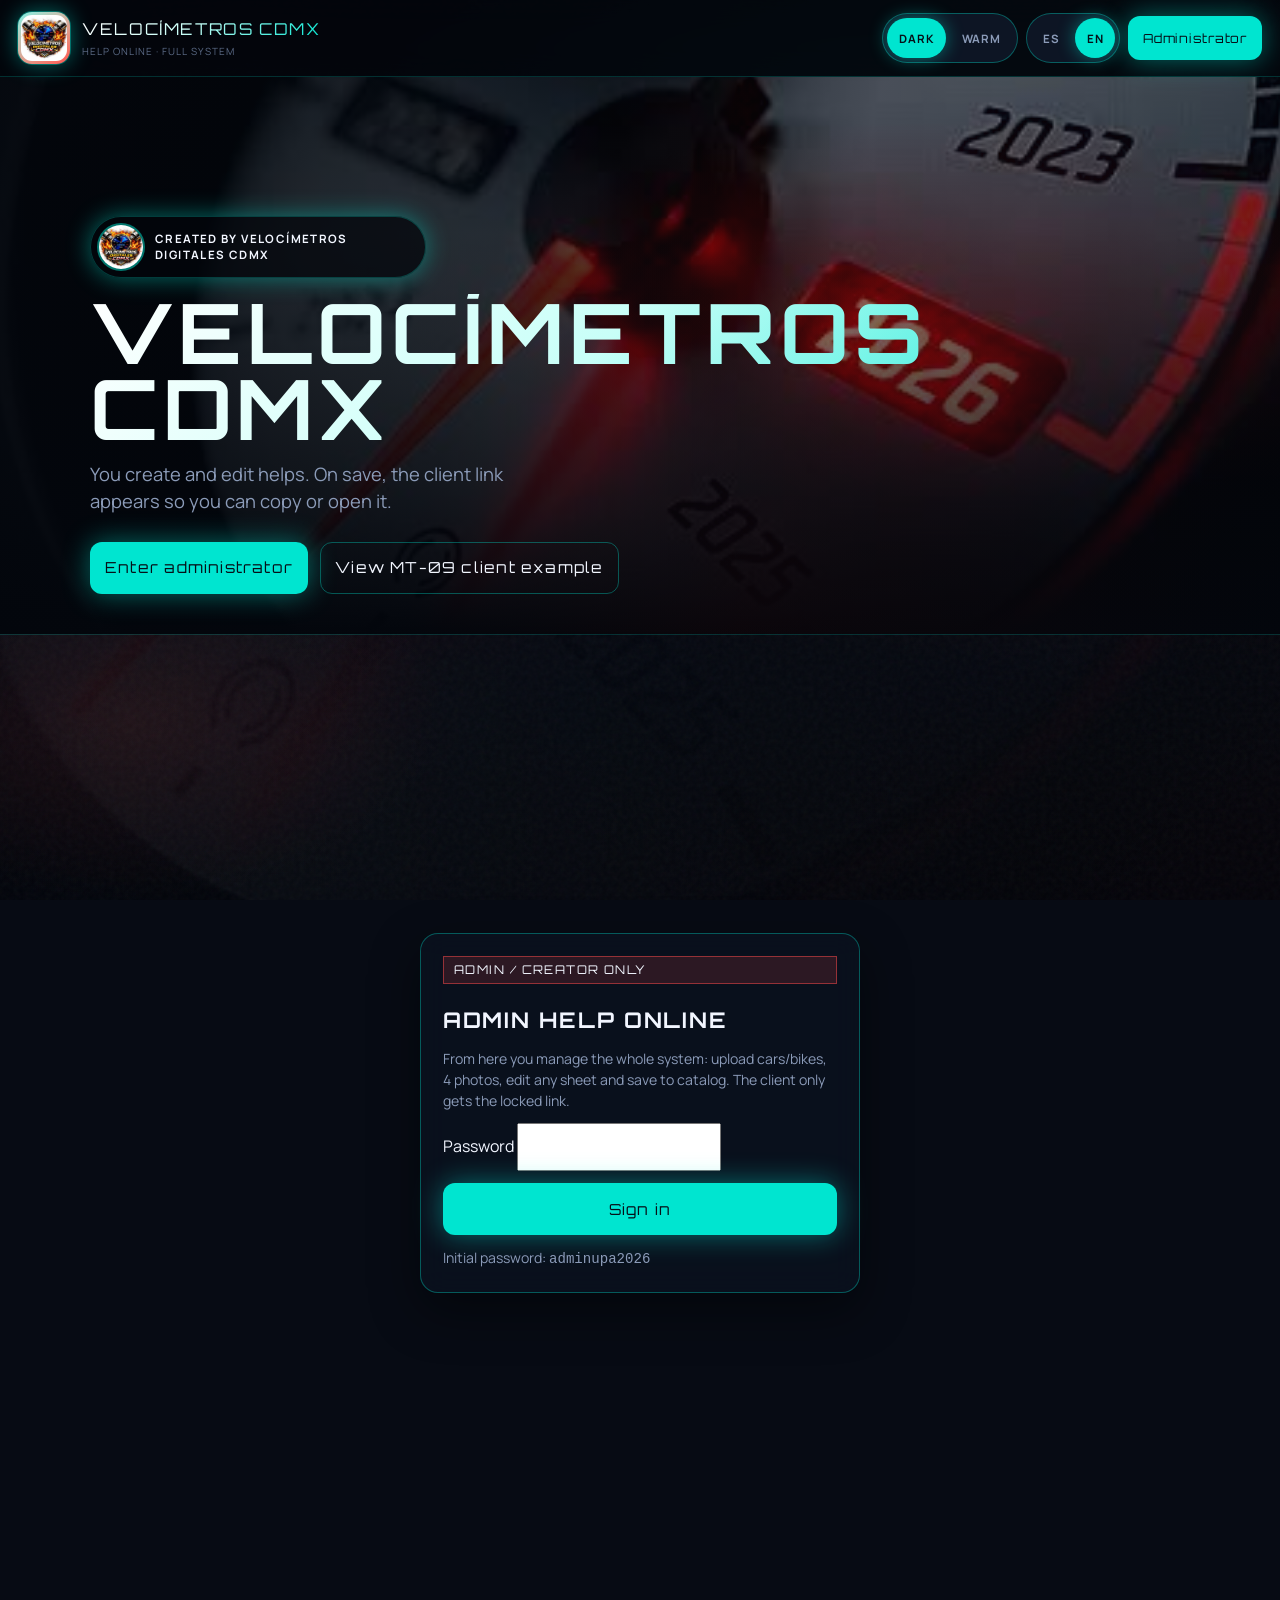
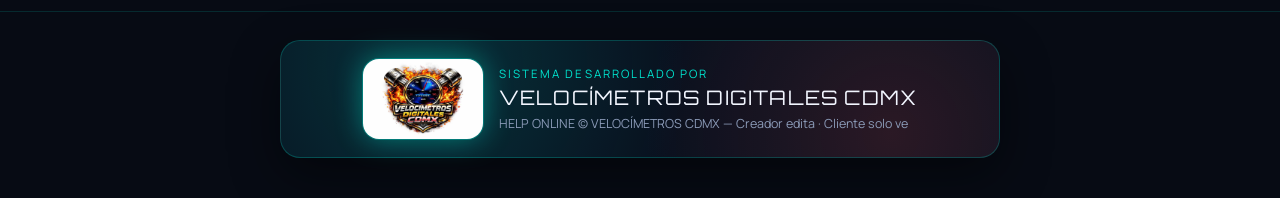
==== commit e02264e0: "Revisa botones y enlaces: textos, i18n y redirects Alinea copy del hub con el flujo de link (sin aut" ====
--- a/index.html
+++ b/index.html
@@ -57,7 +57,7 @@
         <span data-i18n="hub.seal">Creado por Velocímetros Digitales CDMX</span>
       </div>
       <h1 class="brand-mega">VELOCÍMETROS<br>CDMX</h1>
-      <p class="lead" data-i18n="hub.lead">Tú creas y editas ayudas. Al guardar se abre la página del cliente (solo lectura, sin regresar).</p>
+      <p class="lead" data-i18n="hub.lead">Tú creas y editas ayudas. Al guardar aparece el link para copiar o abrir la página del cliente.</p>
       <div class="cta-row">
         <a class="btn btn-primary" href="#administrador" data-i18n="hub.enterAdmin">Entrar a administrador</a>
         <a class="btn btn-ghost" href="ayuda/?c=motos&amp;b=yamaha&amp;m=mt09&amp;v=base" data-i18n="hub.example">Ver ejemplo cliente MT-09</a>
@@ -85,7 +85,7 @@
           <div>
             <p class="admin-badge" data-i18n="hub.panelBadge">PANEL EN PÁGINA INICIAL</p>
             <strong data-i18n="hub.panelTitle">Subida, catálogo y edición</strong>
-            <span data-i18n="hub.panelLead">Al guardar → se crea la carpeta/ayuda y te lleva a la página del cliente (bloqueada)</span>
+            <span data-i18n="hub.panelLead">Al guardar → se crea la carpeta y aparece el link del cliente para copiar o abrir</span>
           </div>
           <div class="admin-top-actions">
             <button type="button" id="btnNew" class="btn btn-primary" data-i18n="hub.newHelp">+ Nueva ayuda</button>
@@ -150,10 +150,10 @@
                   <small>Auto o moto</small>
                   <img id="prevMain" class="preview" alt="">
                   <div class="photo-actions">
-                    <button type="button" class="btn-photo" data-target="pMainGallery">Galería</button>
-                    <button type="button" class="btn-photo" data-target="pMainCamera">Cámara</button>
-                  </div>
-                  <input type="file" id="pMainGallery" class="file-hidden" accept="image/*">
+                    <label class="btn-photo" for="pMainGallery" data-i18n="hub.gallery">Galería</label>
+                    <label class="btn-photo" for="pMainCamera" data-i18n="hub.camera">Cámara</label>
+                  </div>
+                  <input type="file" id="pMainGallery" class="file-hidden" accept="image/jpeg,image/png,image/webp,image/*">
                   <input type="file" id="pMainCamera" class="file-hidden" accept="image/*" capture="environment">
                   <span class="photo-status" id="stMain">Pendiente</span>
                 </div>
@@ -163,10 +163,10 @@
                   <small>Tablero</small>
                   <img id="prevDashboard" class="preview" alt="">
                   <div class="photo-actions">
-                    <button type="button" class="btn-photo" data-target="pDashGallery">Galería</button>
-                    <button type="button" class="btn-photo" data-target="pDashCamera">Cámara</button>
-                  </div>
-                  <input type="file" id="pDashGallery" class="file-hidden" accept="image/*">
+                    <label class="btn-photo" for="pDashGallery" data-i18n="hub.gallery">Galería</label>
+                    <label class="btn-photo" for="pDashCamera" data-i18n="hub.camera">Cámara</label>
+                  </div>
+                  <input type="file" id="pDashGallery" class="file-hidden" accept="image/jpeg,image/png,image/webp,image/*">
                   <input type="file" id="pDashCamera" class="file-hidden" accept="image/*" capture="environment">
                   <span class="photo-status" id="stDashboard">Pendiente</span>
                 </div>
@@ -176,10 +176,10 @@
                   <small>Cableado / pin</small>
                   <img id="prevConnection" class="preview" alt="">
                   <div class="photo-actions">
-                    <button type="button" class="btn-photo" data-target="pConnGallery">Galería</button>
-                    <button type="button" class="btn-photo" data-target="pConnCamera">Cámara</button>
-                  </div>
-                  <input type="file" id="pConnGallery" class="file-hidden" accept="image/*">
+                    <label class="btn-photo" for="pConnGallery" data-i18n="hub.gallery">Galería</label>
+                    <label class="btn-photo" for="pConnCamera" data-i18n="hub.camera">Cámara</label>
+                  </div>
+                  <input type="file" id="pConnGallery" class="file-hidden" accept="image/jpeg,image/png,image/webp,image/*">
                   <input type="file" id="pConnCamera" class="file-hidden" accept="image/*" capture="environment">
                   <span class="photo-status" id="stConnection">Pendiente</span>
                 </div>
@@ -189,10 +189,10 @@
                   <small>Encendido / EEPROM</small>
                   <img id="prevIgnition" class="preview" alt="">
                   <div class="photo-actions">
-                    <button type="button" class="btn-photo" data-target="pIgnGallery">Galería</button>
-                    <button type="button" class="btn-photo" data-target="pIgnCamera">Cámara</button>
-                  </div>
-                  <input type="file" id="pIgnGallery" class="file-hidden" accept="image/*">
+                    <label class="btn-photo" for="pIgnGallery" data-i18n="hub.gallery">Galería</label>
+                    <label class="btn-photo" for="pIgnCamera" data-i18n="hub.camera">Cámara</label>
+                  </div>
+                  <input type="file" id="pIgnGallery" class="file-hidden" accept="image/jpeg,image/png,image/webp,image/*">
                   <input type="file" id="pIgnCamera" class="file-hidden" accept="image/*" capture="environment">
                   <span class="photo-status" id="stIgnition">Pendiente</span>
                 </div>
@@ -211,7 +211,7 @@
             <p class="muted" data-i18n="hub.foldersLead">Nissan, Yamaha, Toyota… Cada marca es una carpeta. Entra para ver, editar o borrar sus ayudas.</p>
             <p class="muted tiny">Al guardar ya <strong>no</strong> se descarga JSON automáticamente (evita el popup del teléfono). Usa Exportar JSON solo cuando quieras respaldo.</p>
             <p class="folder-count" id="folderCount">Carpetas: 0</p>
-            <p class="muted tiny" id="storageStatus" data-i18n="hub.storage">Espacio servidor</p>
+            <p class="muted tiny" id="storageStatus" data-i18n="hub.storage" data-i18n-lock="1">Espacio servidor</p>
             <div class="inv-filters">
               <button type="button" class="inv-filter is-active" data-filter="all" data-i18n="hub.filterAll">Todas</button>
               <button type="button" class="inv-filter" data-filter="autos" data-i18n="hub.filterCars">Autos</button>
@@ -225,8 +225,9 @@
               <p class="muted tiny" id="linkShareHint">Selecciona el texto, cópialo o usa Compartir.</p>
               <input type="text" id="linkShareInput" readonly aria-label="Link cliente">
               <div class="link-share-actions">
-                <button type="button" class="btn btn-primary" id="linkShareCopy" data-i18n="hub.shareCopy">Copiar otra vez</button>
+                <button type="button" class="btn btn-primary" id="linkShareCopy" data-i18n="hub.shareCopy">Copiar link</button>
                 <button type="button" class="btn btn-ghost" id="linkShareShare" data-i18n="hub.shareShare">Compartir</button>
+                <a class="btn btn-primary" id="linkShareOpen" href="#" target="_blank" rel="noopener" data-i18n="hub.shareOpen">Abrir ayuda</a>
                 <button type="button" class="btn btn-ghost" id="linkShareClose" data-i18n="hub.shareClose">Cerrar</button>
               </div>
             </div>
@@ -236,7 +237,7 @@
               <label>Nueva contraseña
                 <input type="password" id="newPass" minlength="6" required>
               </label>
-              <button type="submit" class="btn btn-ghost">Actualizar clave</button>
+              <button type="submit" class="btn btn-ghost" data-i18n="hub.passUpdate">Actualizar clave</button>
             </form>
           </section>
         </main>
--- a/assets/css/admin.css
+++ b/assets/css/admin.css
@@ -255,6 +255,13 @@
   letter-spacing: 0.04em;
   cursor: pointer;
   touch-action: manipulation;
+  display: inline-flex;
+  align-items: center;
+  justify-content: center;
+  text-align: center;
+  box-sizing: border-box;
+  -webkit-user-select: none;
+  user-select: none;
 }
 .btn-photo:hover { border-color: var(--accent); color: var(--accent); }
 .file-hidden {
@@ -262,8 +269,8 @@
   width: 1px !important;
   height: 1px !important;
   opacity: 0 !important;
-  pointer-events: none !important;
   overflow: hidden !important;
+  clip: rect(0 0 0 0) !important;
 }
 .photo-status {
   margin-top: 4px;
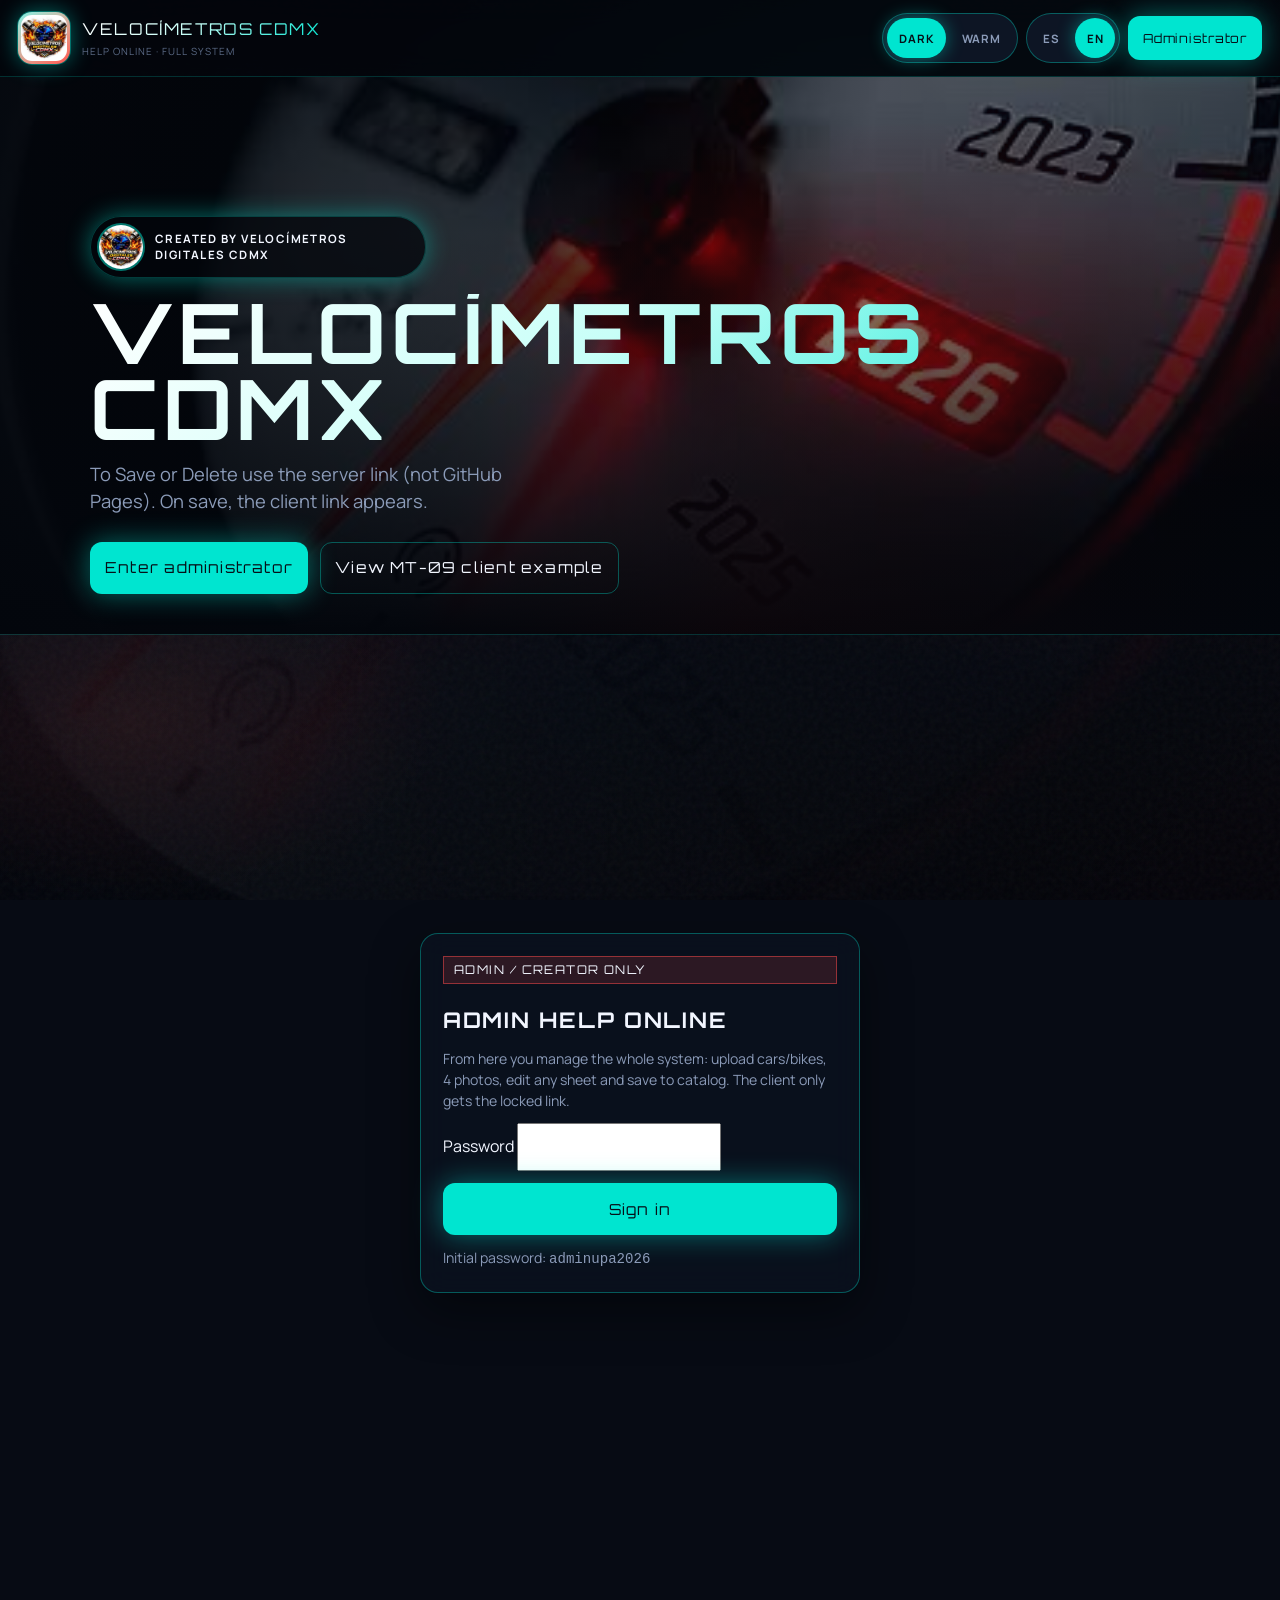
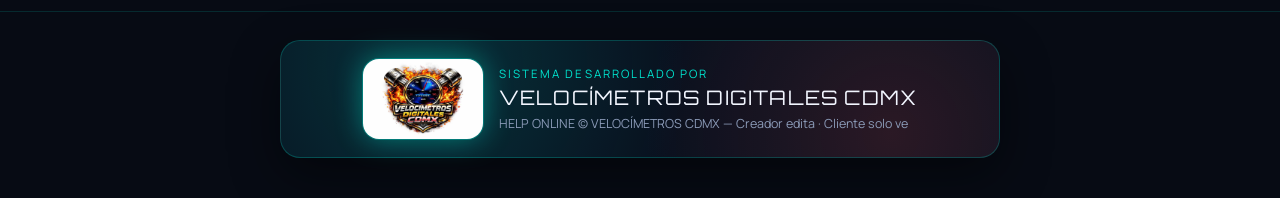
==== commit c40f1dd4: "Fix Guardar/Borrar: exige servidor y no revive fichas borradas GitHub Pages no tiene API: ahora fall" ====
--- a/index.html
+++ b/index.html
@@ -57,11 +57,14 @@
         <span data-i18n="hub.seal">Creado por Velocímetros Digitales CDMX</span>
       </div>
       <h1 class="brand-mega">VELOCÍMETROS<br>CDMX</h1>
-      <p class="lead" data-i18n="hub.lead">Tú creas y editas ayudas. Al guardar aparece el link para copiar o abrir la página del cliente.</p>
+      <p class="lead" data-i18n="hub.lead">Para Guardar o Borrar usa el link del servidor (no GitHub Pages). Al guardar aparece el link del cliente.</p>
       <div class="cta-row">
         <a class="btn btn-primary" href="#administrador" data-i18n="hub.enterAdmin">Entrar a administrador</a>
         <a class="btn btn-ghost" href="ayuda/?c=motos&amp;b=yamaha&amp;m=mt09&amp;v=base" data-i18n="hub.example">Ver ejemplo cliente MT-09</a>
       </div>
+      <p id="staticHostBanner" class="help-lock-banner" hidden style="margin-top:16px">
+        ⚠ Esta página (GitHub Pages) solo sirve para ver. Para crear, editar, guardar o borrar abre el link del servidor que te pasaron.
+      </p>
     </div>
   </section>
 
--- a/assets/css/site.css
+++ b/assets/css/site.css
@@ -947,6 +947,8 @@
 
 .slider-shell {
   position: relative;
+  z-index: 1;
+  isolation: isolate;
   border-radius: 22px;
   border: 1px solid var(--line);
   background: var(--bg-elevated);
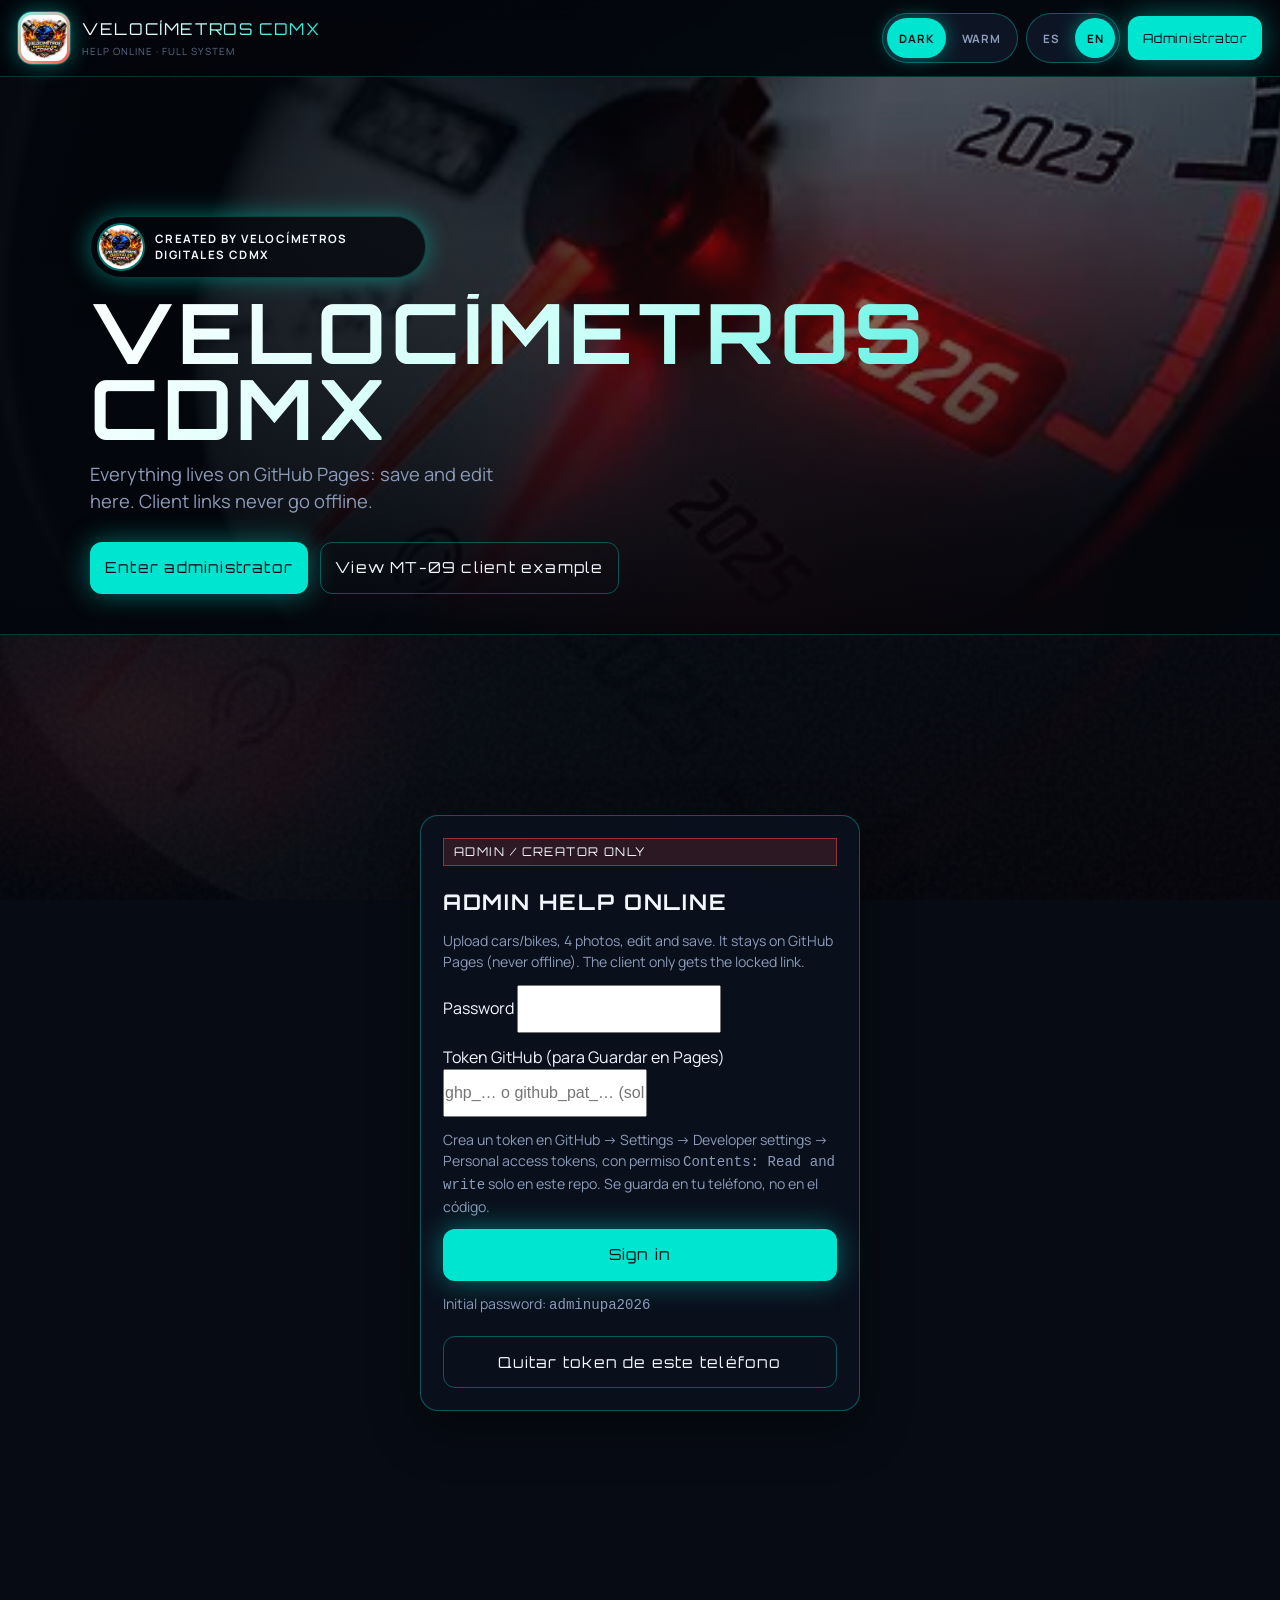
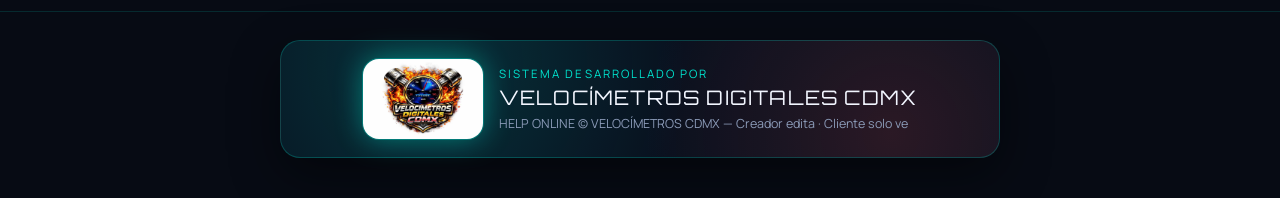
==== commit 9d2b8b5f: "Run full admin on GitHub Pages without temporary servers Admin save/delete now writes data/ via GitH" ====
--- a/index.html
+++ b/index.html
@@ -57,13 +57,14 @@
         <span data-i18n="hub.seal">Creado por Velocímetros Digitales CDMX</span>
       </div>
       <h1 class="brand-mega">VELOCÍMETROS<br>CDMX</h1>
-      <p class="lead" data-i18n="hub.lead">Para Guardar o Borrar usa el link del servidor (no GitHub Pages). Al guardar aparece el link del cliente.</p>
+      <p class="lead" data-i18n="hub.lead">Todo vive en GitHub Pages: guarda y edita aquí. El link del cliente no se apaga.</p>
       <div class="cta-row">
         <a class="btn btn-primary" href="#administrador" data-i18n="hub.enterAdmin">Entrar a administrador</a>
         <a class="btn btn-ghost" href="ayuda/?c=motos&amp;b=yamaha&amp;m=mt09&amp;v=base" data-i18n="hub.example">Ver ejemplo cliente MT-09</a>
       </div>
       <p id="staticHostBanner" class="help-lock-banner" hidden style="margin-top:16px">
-        ⚠ Esta página (GitHub Pages) solo sirve para ver. Para crear, editar, guardar o borrar abre el link del servidor que te pasaron.
+        ✓ Estás en GitHub Pages (permanente). Entra al administrador, pega tu token de GitHub una vez y ya puedes Guardar/Editar sin servidor que se apague.
+        <a href="#administrador" style="color:inherit;font-weight:700">Ir al administrador</a>
       </p>
     </div>
   </section>
@@ -78,8 +79,13 @@
           <label><span data-i18n="hub.password">Contraseña</span>
             <input type="password" id="loginPass" autocomplete="current-password" required>
           </label>
+          <label><span>Token GitHub (para Guardar en Pages)</span>
+            <input type="password" id="loginGhToken" autocomplete="off" placeholder="ghp_… o github_pat_… (solo este teléfono)">
+          </label>
+          <p class="hint">Crea un token en GitHub → Settings → Developer settings → Personal access tokens, con permiso <code>Contents: Read and write</code> solo en este repo. Se guarda en tu teléfono, no en el código.</p>
           <button type="submit" class="btn btn-primary" data-i18n="hub.loginBtn">Entrar al sistema</button>
           <p class="hint"><span data-i18n="hub.passHint">Clave inicial:</span> <code>adminupa2026</code></p>
+          <button type="button" id="btnClearGhToken" class="btn btn-ghost" style="margin-top:8px">Quitar token de este teléfono</button>
         </form>
       </div>
 
